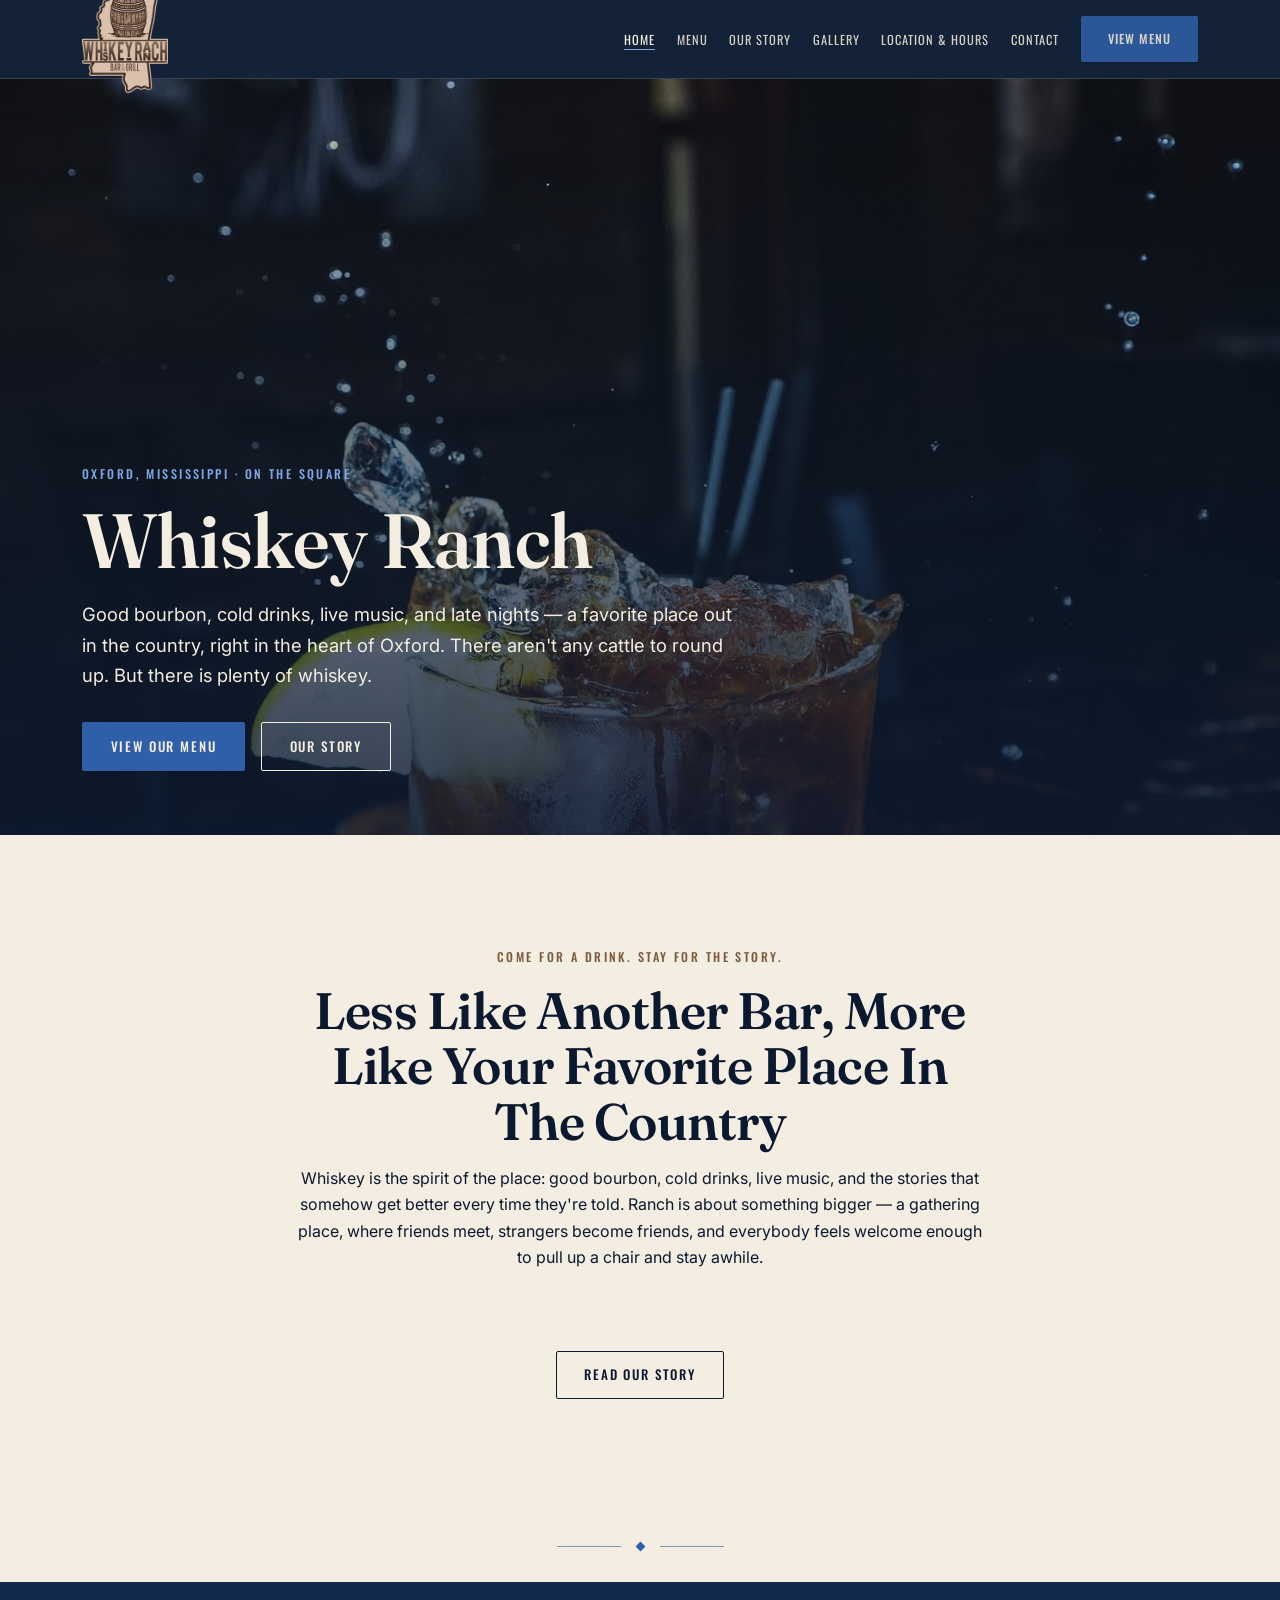
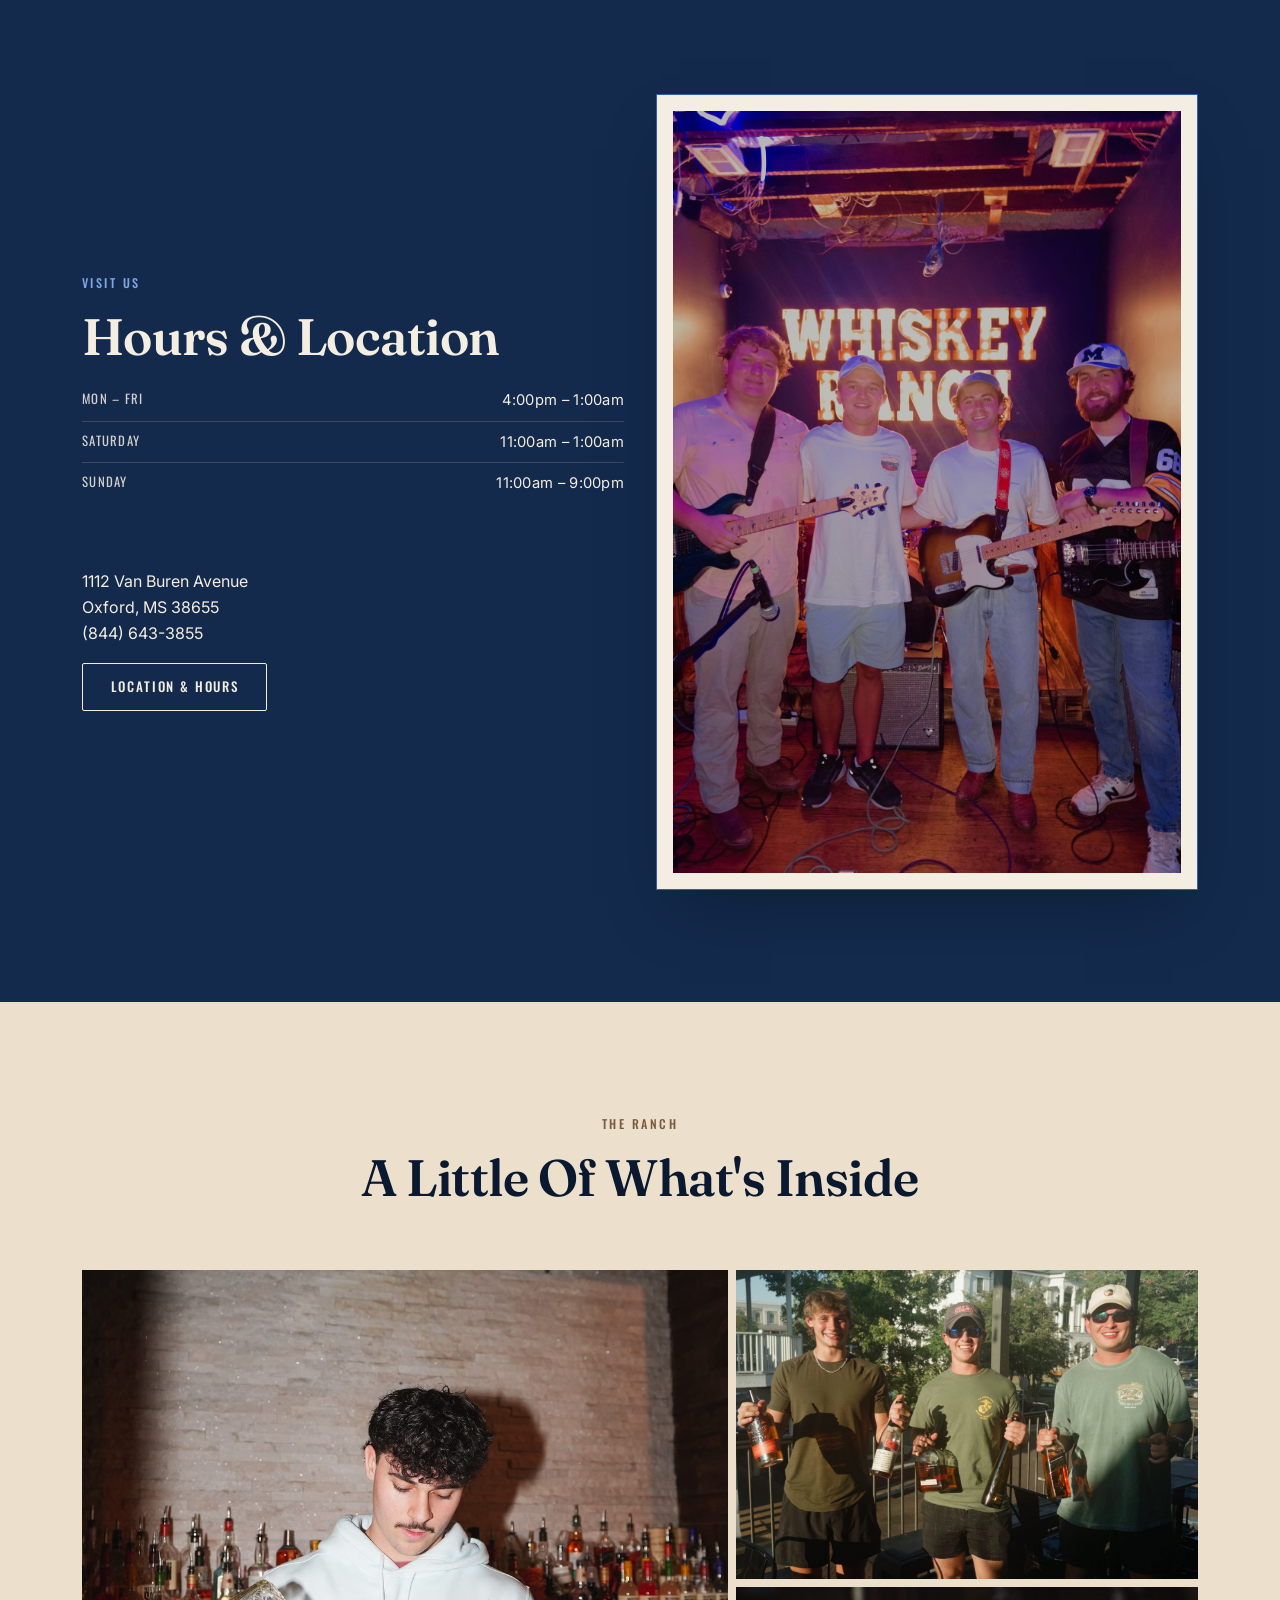
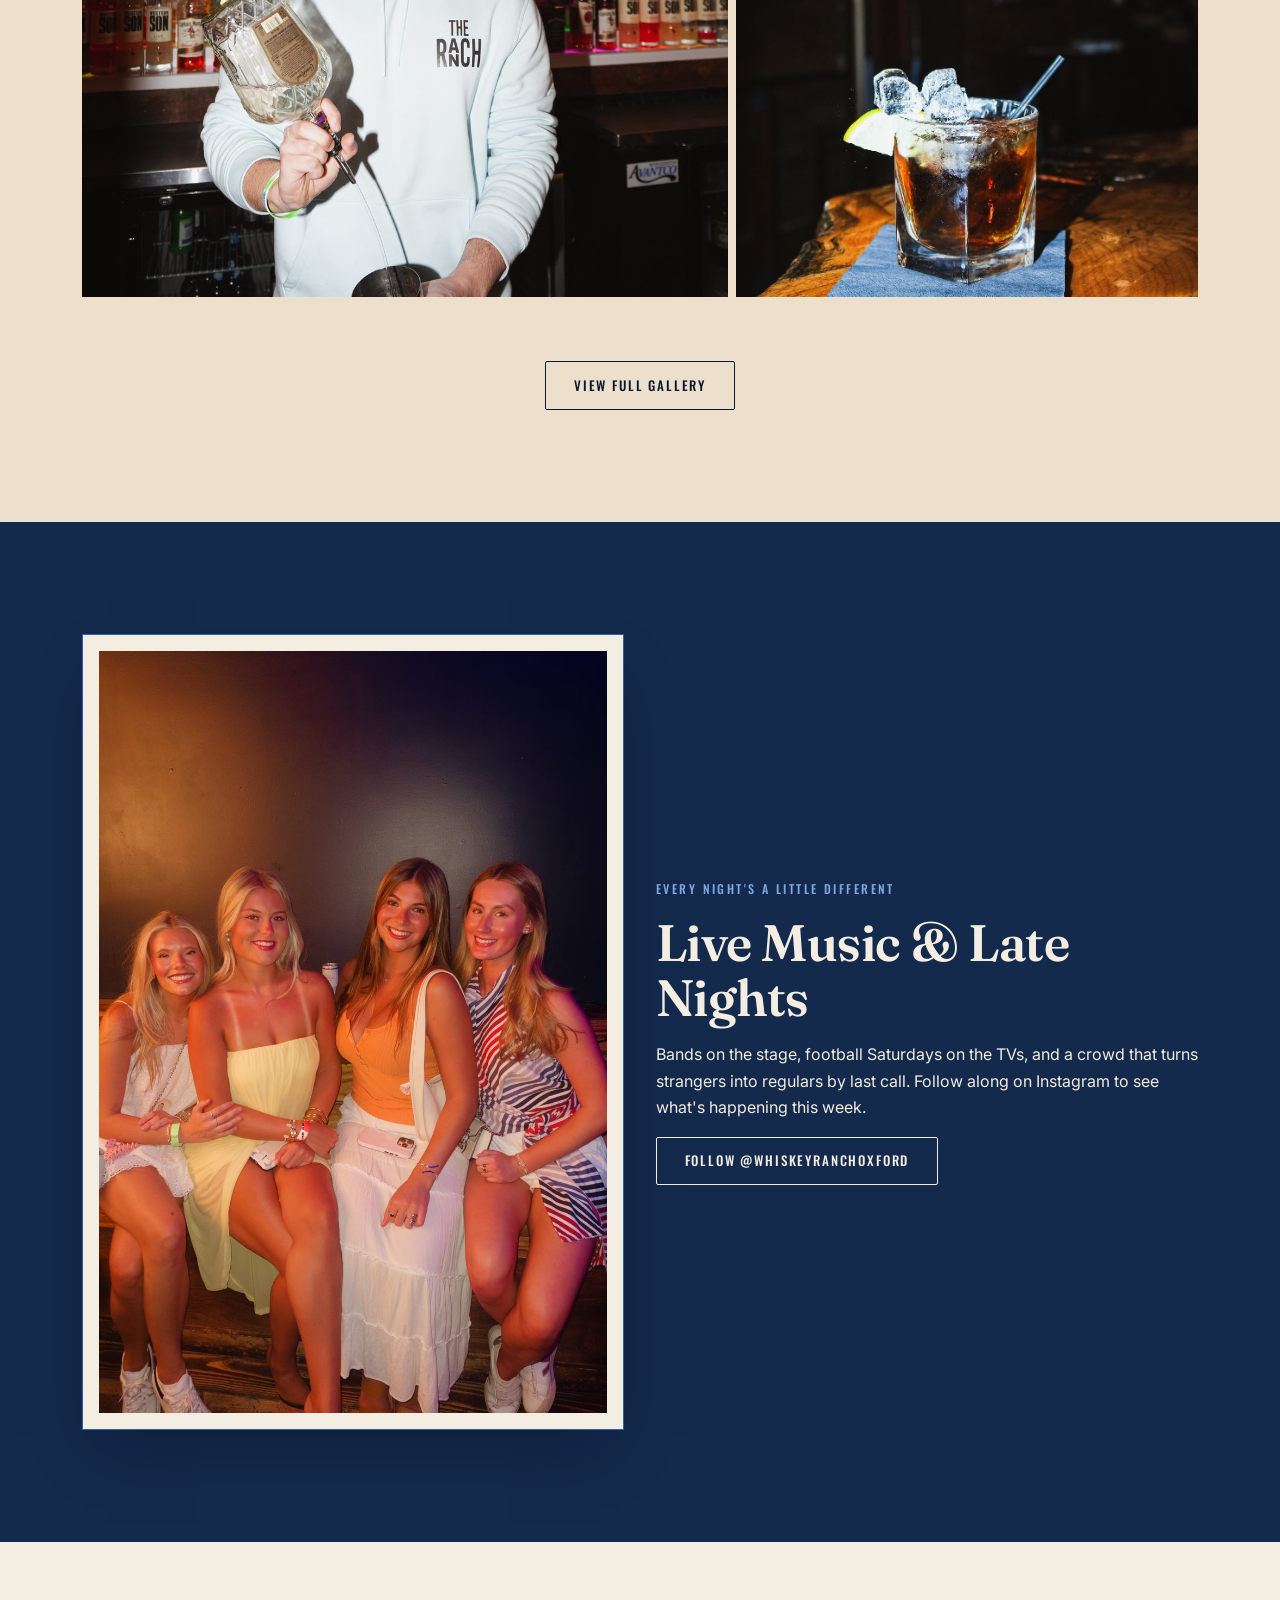
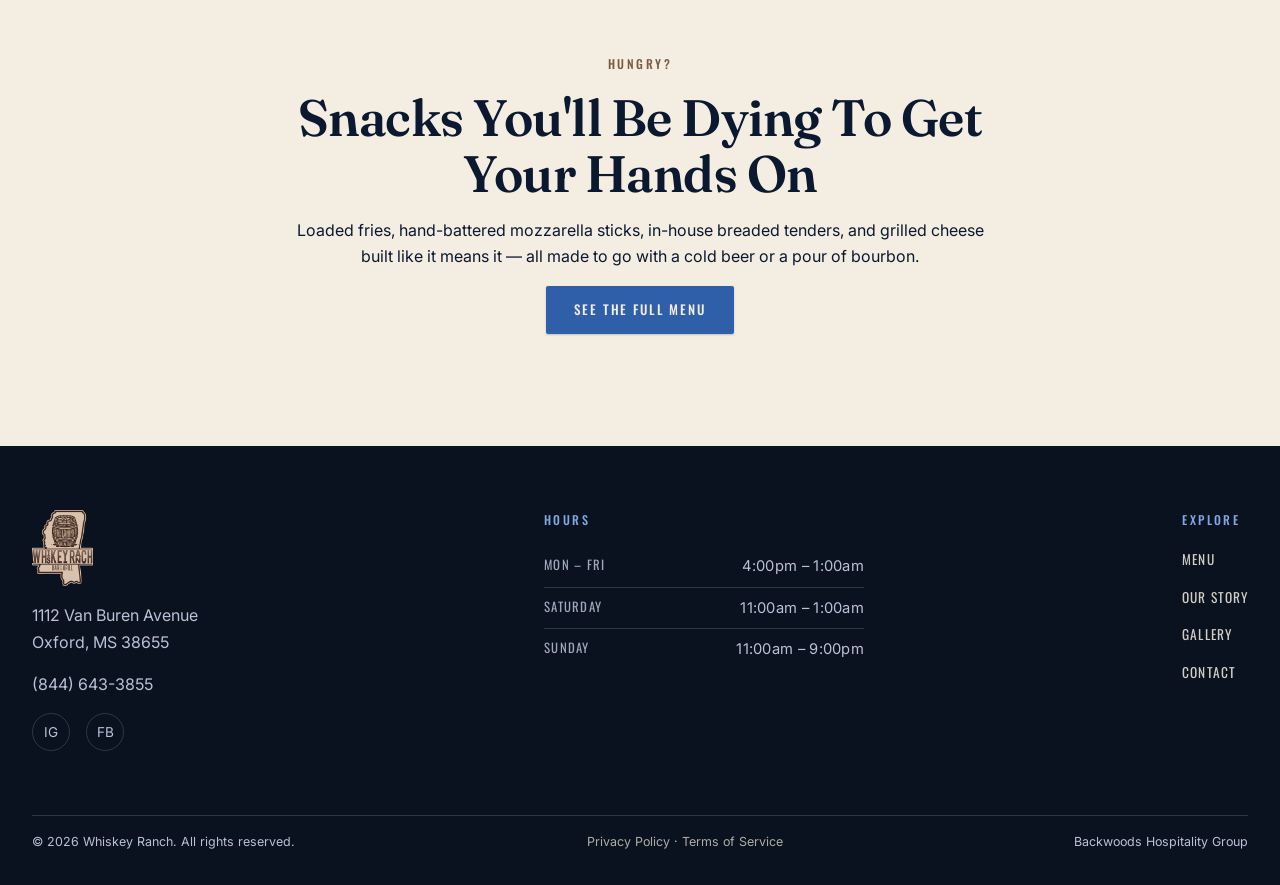
==== index.html @ 0460560b "Initial commit: Whiskey Ranch website Full site for Whiskey Ranch (Oxford, MS) built on the same sta" ====
<!DOCTYPE html>
<html lang="en">
<head>
  <meta charset="UTF-8">
  <meta name="viewport" content="width=device-width, initial-scale=1.0">
  <title>Whiskey Ranch | Bar &amp; Grill in Oxford, MS</title>
  <meta name="description" content="Whiskey Ranch is a bar &amp; grill on the Oxford Square in Oxford, Mississippi — bourbon, cold drinks, live music, and late nights. Come for a drink, stay for the story.">
  <link rel="canonical" href="https://www.whiskeyranchoxford.com/">
  <meta property="og:type" content="restaurant">
  <meta property="og:title" content="Whiskey Ranch | Bar &amp; Grill in Oxford, MS">
  <meta property="og:description" content="Whiskey Ranch is a bar &amp; grill on the Oxford Square in Oxford, Mississippi — bourbon, cold drinks, live music, and late nights. Come for a drink, stay for the story.">
  <meta property="og:url" content="https://www.whiskeyranchoxford.com/">
  <meta property="og:image" content="https://www.whiskeyranchoxford.com/assets/gallery/hero-old-fashioned-splash.jpg">
  <meta name="twitter:card" content="summary_large_image">

  <link rel="icon" href="assets/brand/favicon-32.png" sizes="32x32">
  <link rel="apple-touch-icon" href="assets/brand/favicon-180.png">

  <link rel="preconnect" href="https://fonts.googleapis.com">
  <link rel="preconnect" href="https://fonts.gstatic.com" crossorigin>
  <link href="https://fonts.googleapis.com/css2?family=Fraunces:opsz,wght@9..144,500;9..144,600;9..144,700&family=Oswald:wght@400;500;600&family=Inter:wght@400;500&display=swap" rel="stylesheet">

  <link rel="stylesheet" href="assets/css/styles.css">

  <!-- BarOrPub schema — see partials/schema.json.html for edit source -->
  <script type="application/ld+json">
  {
    "@context": "https://schema.org",
    "@type": "BarOrPub",
    "@id": "https://www.whiskeyranchoxford.com/#business",
    "name": "Whiskey Ranch",
    "url": "https://www.whiskeyranchoxford.com/",
    "telephone": "+1-844-643-3855",
    "priceRange": "$$",
    "servesCuisine": ["American", "Bar Food", "Southern"],
    "address": {
      "@type": "PostalAddress",
      "streetAddress": "1112 Van Buren Avenue",
      "addressLocality": "Oxford",
      "addressRegion": "MS",
      "postalCode": "38655",
      "addressCountry": "US"
    },
    "openingHoursSpecification": [
      { "@type": "OpeningHoursSpecification", "dayOfWeek": ["Monday","Tuesday","Wednesday","Thursday","Friday"], "opens": "16:00", "closes": "01:00" },
      { "@type": "OpeningHoursSpecification", "dayOfWeek": "Saturday", "opens": "11:00", "closes": "01:00" },
      { "@type": "OpeningHoursSpecification", "dayOfWeek": "Sunday", "opens": "11:00", "closes": "21:00" }
    ],
    "sameAs": ["https://www.instagram.com/whiskeyranchoxford", "https://www.facebook.com/p/Whiskey-Ranch-Oxford-61575910010512/"],
    "image": ["https://www.whiskeyranchoxford.com/assets/gallery/hero-old-fashioned-splash.jpg"]
  }
  </script>
</head>
<body>

  <a href="#main" class="skip-link">Skip to content</a>
  <header class="site-header">
    <nav class="nav">
      <a href="/" class="nav-logo">
        <img src="assets/brand/whiskey-ranch-logo-400.png" alt="Whiskey Ranch Bar &amp; Grill">
      </a>
      <button class="nav-toggle" aria-label="Toggle navigation" aria-expanded="false" aria-controls="primary-nav">
        <span></span><span></span><span></span>
      </button>
      <ul class="nav-links" id="primary-nav">
        <li><a href="/" aria-current="page">Home</a></li>
        <li><a href="menu">Menu</a></li>
        <li><a href="about">Our Story</a></li>
        <li><a href="gallery">Gallery</a></li>
        <li><a href="location">Location &amp; Hours</a></li>
        <li><a href="contact">Contact</a></li>
        <li><a href="menu" class="btn btn-blue">View Menu</a></li>
      </ul>
    </nav>
  </header>

  <main id="main">

  <section class="hero" style="background-image: url('assets/gallery/hero-old-fashioned-splash.jpg'); background-position: center 30%;">
    <div class="hero-content">
      <p class="label label-on-dark">Oxford, Mississippi &middot; On The Square</p>
      <h1>Whiskey Ranch</h1>
      <p style="max-width:36em;font-size:1.15rem;">Good bourbon, cold drinks, live music, and late nights &mdash; a favorite place out in the country, right in the heart of Oxford. There aren't any cattle to round up. But there is plenty of whiskey.</p>
      <div class="hero-actions">
        <a href="menu" class="btn btn-blue">View Our Menu</a>
        <a href="about" class="btn btn-outline-dark">Our Story</a>
      </div>
    </div>
  </section>

  <section class="section section-cream">
    <div class="container text-center narrow reveal">
      <p class="label label-on-cream">Come For A Drink. Stay For The Story.</p>
      <h2>Less Like Another Bar, More Like Your Favorite Place In The Country</h2>
      <p>Whiskey is the spirit of the place: good bourbon, cold drinks, live music, and the stories that somehow get better every time they're told. Ranch is about something bigger &mdash; a gathering place, where friends meet, strangers become friends, and everybody feels welcome enough to pull up a chair and stay awhile.</p>
      <a href="about" class="btn btn-outline-cream mt-lg">Read Our Story</a>
    </div>
  </section>

  <div class="section-divider"><span></span></div>

  <section class="section section-dark">
    <div class="container">
      <div class="grid grid-2" style="align-items:center;">
        <div class="reveal">
          <p class="label label-on-dark">Visit Us</p>
          <h2>Hours &amp; Location</h2>
          <div class="hours-block">
            <div class="hours-row"><span class="hours-day">Mon &ndash; Fri</span><span>4:00pm &ndash; 1:00am</span></div>
            <div class="hours-row"><span class="hours-day">Saturday</span><span>11:00am &ndash; 1:00am</span></div>
            <div class="hours-row"><span class="hours-day">Sunday</span><span>11:00am &ndash; 9:00pm</span></div>
          </div>
          <p class="mt-lg">1112 Van Buren Avenue<br>Oxford, MS 38655<br><a href="tel:+18446433855">(844) 643-3855</a></p>
          <a href="location" class="btn btn-outline-dark">Location &amp; Hours</a>
        </div>
        <div class="reveal reveal-2 framed-photo">
          <img src="assets/gallery/live-music-band-stage.jpg" alt="Live band performing on stage at Whiskey Ranch">
        </div>
      </div>
    </div>
  </section>

  <section class="section section-soft">
    <div class="container reveal">
      <p class="label label-on-cream text-center" style="display:block;">The Ranch</p>
      <h2 class="text-center">A Little Of What's Inside</h2>
      <div class="grid-feature mt-lg">
        <div class="gallery-item grid-feature-main">
          <img src="assets/gallery/bar-pour-bartender.jpg" alt="Bartender pouring a cocktail behind the bar at Whiskey Ranch">
        </div>
        <div class="gallery-item">
          <img src="assets/gallery/patio-oxford-square.jpg" alt="Guests on the patio at Whiskey Ranch overlooking the Oxford Square">
        </div>
        <div class="gallery-item">
          <img src="assets/gallery/cocktail-old-fashioned-close.jpg" alt="An old fashioned cocktail on the bar at Whiskey Ranch">
        </div>
      </div>
      <div class="text-center mt-lg">
        <a href="gallery" class="btn btn-outline-cream">View Full Gallery</a>
      </div>
    </div>
  </section>

  <section class="section section-dark">
    <div class="container">
      <div class="grid grid-2" style="align-items:center;">
        <div class="reveal framed-photo">
          <img src="assets/gallery/guests-friends-evening.jpg" alt="Friends gathered at Whiskey Ranch on a Friday night">
        </div>
        <div class="reveal reveal-2">
          <p class="label label-on-dark">Every Night's A Little Different</p>
          <h2>Live Music &amp; Late Nights</h2>
          <p>Bands on the stage, football Saturdays on the TVs, and a crowd that turns strangers into regulars by last call. Follow along on Instagram to see what's happening this week.</p>
          <a href="https://www.instagram.com/whiskeyranchoxford" class="btn btn-outline-dark" target="_blank" rel="noopener">Follow @whiskeyranchoxford</a>
        </div>
      </div>
    </div>
  </section>

  <section class="section section-cream">
    <div class="container text-center narrow reveal">
      <p class="label label-on-cream">Hungry?</p>
      <h2>Snacks You'll Be Dying To Get Your Hands On</h2>
      <p>Loaded fries, hand-battered mozzarella sticks, in-house breaded tenders, and grilled cheese built like it means it &mdash; all made to go with a cold beer or a pour of bourbon.</p>
      <a href="menu" class="btn btn-blue">See The Full Menu</a>
    </div>
  </section>

  </main>

  <footer class="site-footer">
    <div class="container-wide">
      <div class="footer-grid">
        <div>
          <a href="/" class="footer-logo">
            <img src="assets/brand/whiskey-ranch-logo-200.png" alt="Whiskey Ranch Bar &amp; Grill">
          </a>
          <p>1112 Van Buren Avenue<br>Oxford, MS 38655</p>
          <p><a href="tel:+18446433855">(844) 643-3855</a></p>
          <div class="footer-social">
            <a href="https://www.instagram.com/whiskeyranchoxford" aria-label="Whiskey Ranch on Instagram" target="_blank" rel="noopener">IG</a>
            <a href="https://www.facebook.com/p/Whiskey-Ranch-Oxford-61575910010512/" aria-label="Whiskey Ranch on Facebook" target="_blank" rel="noopener">FB</a>
          </div>
        </div>
        <div>
          <p class="label label-on-dark">Hours</p>
          <div class="hours-block">
            <div class="hours-row"><span class="hours-day">Mon &ndash; Fri</span><span>4:00pm &ndash; 1:00am</span></div>
            <div class="hours-row"><span class="hours-day">Saturday</span><span>11:00am &ndash; 1:00am</span></div>
            <div class="hours-row"><span class="hours-day">Sunday</span><span>11:00am &ndash; 9:00pm</span></div>
          </div>
        </div>
        <div>
          <p class="label label-on-dark">Explore</p>
          <ul class="footer-explore">
            <li><a href="menu">Menu</a></li>
            <li><a href="about">Our Story</a></li>
            <li><a href="gallery">Gallery</a></li>
            <li><a href="contact">Contact</a></li>
          </ul>
        </div>
      </div>
      <div class="footer-bottom">
        <span>&copy; 2026 Whiskey Ranch. All rights reserved.</span>
        <span class="footer-legal"><a href="privacy-policy">Privacy Policy</a> &middot; <a href="terms-of-service">Terms of Service</a></span>
        <span>Backwoods Hospitality Group</span>
      </div>
    </div>
  </footer>

  <script src="assets/js/main.js"></script>
</body>
</html>
---- assets/css/styles.css ----
/* ==========================================================================
   Whiskey Ranch — Design System
   Palette: navy + blue (client-requested) with cream and the logo's own
   barrel-wood tan/brown as a warm secondary accent, so the badge logo never
   fights the site around it.
   ========================================================================== */

:root {
  /* Primary palette */
  --color-navy-deep: #0b1930;
  --color-navy: #132a4d;
  --color-navy-mid: #1c3a68;
  --color-blue: #2f5fa8;
  --color-blue-light: #7fa8e3;
  --color-cream: #f4ede1;
  --color-cream-soft: #ece0cd;
  --color-ink: #0a1220;
  --color-tan: #ab8d75;
  --color-tan-deep: #7a5a3f; /* darker than --color-tan: passes 4.5:1 on cream for small text */
  --color-cream-text-on-dark: #f4ede1;
  --color-muted-on-cream: #5c5648;
  --color-muted-on-dark: #b7c2d6;
  --color-border-on-dark: rgba(244, 237, 225, 0.16);
  --color-border-on-cream: rgba(10, 18, 32, 0.14);

  /* Type */
  --font-display: 'Fraunces', 'Georgia', serif;
  --font-label: 'Oswald', 'Arial Narrow', sans-serif;
  --font-body: 'Inter', 'Helvetica Neue', Arial, sans-serif;

  /* Spacing scale */
  --space-xs: 0.5rem;
  --space-sm: 1rem;
  --space-md: 2rem;
  --space-lg: 4rem;
  --space-xl: 7rem;

  --max-width: 1180px;
  --max-width-wide: 1480px;
  --transition: 220ms ease;
}

*, *::before, *::after { box-sizing: border-box; }
html { scroll-behavior: smooth; }
@media (prefers-reduced-motion: reduce) {
  html { scroll-behavior: auto; }
  * { animation-duration: 0.01ms !important; transition-duration: 0.01ms !important; }
}

body {
  margin: 0;
  font-family: var(--font-body);
  background: var(--color-cream);
  color: var(--color-navy-deep);
  line-height: 1.65;
  -webkit-font-smoothing: antialiased;
}

::selection { background: var(--color-blue); color: var(--color-cream); }

html { scrollbar-color: var(--color-blue) var(--color-cream-soft); scrollbar-width: thin; }
::-webkit-scrollbar { width: 11px; }
::-webkit-scrollbar-track { background: var(--color-cream-soft); }
::-webkit-scrollbar-thumb { background: var(--color-blue); border: 2px solid var(--color-cream-soft); border-radius: 6px; }
::-webkit-scrollbar-thumb:hover { background: var(--color-navy-mid); }

img { max-width: 100%; display: block; }

a { color: inherit; text-decoration: none; }

h1, h2, h3, h4 {
  font-family: var(--font-display);
  font-weight: 600;
  line-height: 1.08;
  margin: 0 0 var(--space-sm);
  letter-spacing: -0.01em;
}

h1 { font-size: clamp(2.75rem, 6vw, 5rem); }
h2 { font-size: clamp(2rem, 4vw, 3.25rem); }
h3 { font-size: clamp(1.4rem, 2.5vw, 1.9rem); }

p { margin: 0 0 var(--space-sm); }

.container {
  max-width: var(--max-width);
  margin: 0 auto;
  padding: 0 var(--space-md);
}

.container-wide {
  max-width: var(--max-width-wide);
  margin: 0 auto;
  padding: 0 var(--space-md);
}

@media (max-width: 640px) {
  .container, .container-wide { padding: 0 var(--space-sm); }
}

/* Label / eyebrow text — tracked uppercase condensed, the "sign-painted" system */
.label {
  font-family: var(--font-label);
  text-transform: uppercase;
  letter-spacing: 0.2em;
  font-size: 0.76rem;
  font-weight: 500;
}

.label-on-dark { color: var(--color-blue-light); }
.label-on-cream { color: var(--color-tan-deep); }

.section {
  padding: var(--space-xl) 0;
}

.section-dark {
  background: var(--color-navy);
  color: var(--color-cream-text-on-dark);
}

.section-cream {
  background: var(--color-cream);
  color: var(--color-navy-deep);
}

.section-soft {
  background: var(--color-cream-soft);
}

/* ==========================================================================
   Buttons
   ========================================================================== */

.btn {
  display: inline-flex;
  align-items: center;
  justify-content: center;
  gap: 0.6em;
  padding: 0.95em 2.1em;
  font-family: var(--font-label);
  text-transform: uppercase;
  letter-spacing: 0.14em;
  font-size: 0.82rem;
  font-weight: 500;
  border: 1px solid transparent;
  border-radius: 2px;
  cursor: pointer;
  transition: background var(--transition), color var(--transition), border-color var(--transition), transform var(--transition), box-shadow var(--transition);
  white-space: nowrap;
}
.btn:active { transform: translateY(1px); }

.btn-blue {
  background: var(--color-blue);
  color: var(--color-cream);
  box-shadow: 0 1px 2px rgba(0,0,0,0.2);
}
.btn-blue:hover { background: var(--color-blue-light); color: var(--color-ink); transform: translateY(-2px); box-shadow: 0 8px 20px -6px rgba(47,95,168,0.55); }
.btn-blue:active { transform: translateY(0); }

.btn-outline-dark {
  background: transparent;
  border-color: var(--color-cream);
  color: var(--color-cream);
}
.btn-outline-dark:hover { background: var(--color-cream); color: var(--color-navy-deep); transform: translateY(-2px); }

.btn-outline-cream {
  background: transparent;
  border-color: var(--color-navy-deep);
  color: var(--color-navy-deep);
}
.btn-outline-cream:hover { background: var(--color-navy-deep); color: var(--color-cream); transform: translateY(-2px); }

/* ==========================================================================
   Header / Nav
   ========================================================================== */

.skip-link {
  position: absolute;
  left: -9999px;
  top: 0;
  z-index: 200;
  background: var(--color-blue);
  color: var(--color-cream);
  padding: 0.8em 1.4em;
  font-family: var(--font-label);
  text-transform: uppercase;
  letter-spacing: 0.1em;
  font-size: 0.8rem;
}
.skip-link:focus {
  left: var(--space-sm);
  top: var(--space-sm);
}

body.lightbox-locked { overflow: hidden; }

.site-header {
  position: sticky;
  top: 0;
  z-index: 100;
  background: rgba(11, 25, 48, 0.96);
  backdrop-filter: blur(8px);
  border-bottom: 1px solid var(--color-border-on-dark);
  overflow: visible;
}

.nav {
  display: flex;
  align-items: center;
  justify-content: space-between;
  gap: var(--space-md);
  height: 78px;
  padding: 0 var(--space-md);
  max-width: var(--max-width);
  margin: 0 auto;
}

.nav-logo { display: flex; align-items: center; }
.nav-logo img { height: 108px; width: auto; }

.nav-links {
  display: flex;
  align-items: center;
  gap: 1.35rem;
  list-style: none;
  margin: 0;
  padding: 0;
}

.nav-links a {
  font-family: var(--font-label);
  text-transform: uppercase;
  letter-spacing: 0.08em;
  font-size: 0.78rem;
  color: var(--color-cream);
  opacity: 0.86;
  white-space: nowrap;
  transition: opacity var(--transition);
}
.nav-links a:hover,
.nav-links a[aria-current="page"] { opacity: 1; border-bottom: 1px solid var(--color-blue-light); }
.nav-links a.btn { white-space: nowrap; }

.nav-toggle {
  display: none;
  background: none;
  border: none;
  cursor: pointer;
  padding: 0.4rem;
}
.nav-toggle span {
  display: block;
  width: 24px;
  height: 2px;
  background: var(--color-cream);
  margin: 5px 0;
}

@media (max-width: 860px) {
  .nav-toggle { display: block; }
  .nav-links {
    position: absolute;
    top: 100%;
    left: 0;
    right: 0;
    flex-direction: column;
    align-items: flex-start;
    gap: var(--space-sm);
    background: var(--color-navy);
    padding: var(--space-md);
    border-bottom: 1px solid var(--color-border-on-dark);
    display: none;
  }
  .nav-links.open { display: flex; }
  .nav-links a { white-space: normal; font-size: 0.86rem; letter-spacing: 0.1em; }
  .nav-logo img { height: 84px; }
}

/* ==========================================================================
   Hero
   ========================================================================== */

.hero {
  position: relative;
  min-height: 84vh;
  display: flex;
  align-items: flex-end;
  background-size: cover;
  background-position: center;
  color: var(--color-cream);
}

.hero::after {
  content: '';
  position: absolute;
  inset: 0;
  background: linear-gradient(180deg, rgba(11,25,48,0.25) 0%, rgba(11,25,48,0.85) 100%);
  z-index: 0;
}

.hero-content {
  position: relative;
  z-index: 1;
  padding: var(--space-xl) var(--space-md) var(--space-lg);
  max-width: var(--max-width);
  margin: 0 auto;
  width: 100%;
}

.hero-actions {
  display: flex;
  flex-wrap: wrap;
  gap: var(--space-sm);
  margin-top: var(--space-md);
}

/* Sub-hero page banner (interior pages). Source photos are portrait phone/pro
   shots; a full-bleed wide banner would force a heavy crop via
   background-size:cover. Fix: a centered, minimally-cropped sharp photo
   panel, flanked by a blurred/darkened full version of the same photo so the
   banner still reads as full-bleed. */
.page-banner {
  position: relative;
  min-height: 68vh;
  display: flex;
  align-items: flex-end;
  overflow: hidden;
  color: var(--color-cream);
  background: var(--color-navy);
}
.page-banner-bg {
  position: absolute;
  inset: -20px;
  background-size: cover;
  background-position: center;
  filter: blur(36px) brightness(0.4) saturate(0.9);
  transform: scale(1.15);
  z-index: 0;
}
.page-banner-photo {
  position: absolute;
  inset: 0;
  background-size: cover;
  background-position: center;
  z-index: 0;
}
.page-banner-scrim {
  position: absolute;
  inset: 0;
  z-index: 1;
  background: linear-gradient(180deg, rgba(11,25,48,0.2) 0%, rgba(11,25,48,0.88) 100%);
}

.page-banner h1 { font-size: clamp(2.75rem, 5.5vw, 4.5rem); }
.page-banner-content {
  position: relative;
  z-index: 2;
  max-width: var(--max-width);
  margin: 0 auto;
  padding: 0 var(--space-md);
  width: 100%;
}
@media (max-width: 860px) {
  .page-banner-photo { width: 100%; }
}

/* ==========================================================================
   Cards / grids
   ========================================================================== */

.grid {
  display: grid;
  gap: var(--space-md);
}
.grid-2 { grid-template-columns: repeat(2, 1fr); }
.grid-3 { grid-template-columns: repeat(3, 1fr); }
.grid-4 { grid-template-columns: repeat(4, 1fr); }

@media (max-width: 860px) {
  .grid-2, .grid-3, .grid-4 { grid-template-columns: 1fr; }
}
@media (min-width: 861px) and (max-width: 1080px) {
  .grid-3, .grid-4 { grid-template-columns: repeat(2, 1fr); }
}

.card {
  background: var(--color-cream);
  border: 1px solid var(--color-border-on-cream);
  padding: var(--space-md);
}

/* Frames a third-party embed that can't be recolored to match the
   site palette — the blue strip + shadow reads as an intentional accent
   rather than a stray white box. */
.form-frame {
  max-width: 600px;
  margin-inline: auto;
  background: #eee4d4;
  padding: 16px;
  border: 3px solid var(--color-blue);
  border-radius: 16px;
  overflow: hidden;
  box-shadow: 0 30px 70px -28px rgba(0,0,0,0.65);
}
.form-frame iframe { border-radius: 6px; }

/* Hours block — single source of truth, reused on Home/Location/Footer */
.hours-block {
  font-family: var(--font-body);
}
.hours-block .hours-row {
  display: flex;
  justify-content: space-between;
  gap: var(--space-md);
  padding: 0.55em 0;
  border-bottom: 1px solid var(--color-border-on-dark);
  font-size: 0.92rem;
  letter-spacing: 0.02em;
}
.hours-block.on-cream .hours-row { border-bottom: 1px solid var(--color-border-on-cream); }
.hours-block .hours-row:last-child { border-bottom: none; }
.hours-day { font-family: var(--font-label); text-transform: uppercase; letter-spacing: 0.1em; font-size: 0.8rem; opacity: 0.86; }

/* ==========================================================================
   Menu card layout ("printed card" pattern)
   ========================================================================== */

.menu-section { margin-bottom: var(--space-lg); }
.menu-section-title {
  font-family: var(--font-label);
  text-transform: uppercase;
  letter-spacing: 0.28em;
  font-size: 0.88rem;
  text-align: center;
  color: var(--color-tan-deep);
  margin-bottom: var(--space-md);
  position: relative;
}
.menu-item {
  display: flex;
  justify-content: space-between;
  align-items: baseline;
  gap: var(--space-sm);
  padding: 0.9em 0;
  border-bottom: 1px dashed var(--color-border-on-cream);
}
.menu-item:last-child { border-bottom: none; }
.menu-item-name { font-family: var(--font-display); font-size: 1.2rem; font-weight: 600; }
.menu-item-desc { font-style: italic; color: var(--color-muted-on-cream); font-size: 0.9rem; display: block; margin-top: 0.15em; }
.menu-item-price { font-family: var(--font-label); font-size: 0.95rem; white-space: nowrap; }

/* ==========================================================================
   Gallery / lightbox
   ========================================================================== */

.gallery-grid {
  display: grid;
  grid-template-columns: repeat(3, 1fr);
  gap: var(--space-xs);
}
@media (max-width: 640px) { .gallery-grid { grid-template-columns: repeat(2, 1fr); } }

.gallery-item {
  aspect-ratio: 1 / 1;
  overflow: hidden;
  cursor: pointer;
}
.gallery-item img {
  width: 100%;
  height: 100%;
  object-fit: cover;
  transition: transform 400ms ease;
}
.gallery-item:hover img { transform: scale(1.06); }
.gallery-item:focus-visible { outline: 3px solid var(--color-blue); outline-offset: -3px; }

.lightbox {
  position: fixed;
  inset: 0;
  background: rgba(10,18,32,0.94);
  display: none;
  align-items: center;
  justify-content: center;
  z-index: 1000;
  padding: var(--space-md);
}
.lightbox.open { display: flex; }
.lightbox img { max-height: 88vh; max-width: 92vw; }
.lightbox-close {
  position: absolute;
  top: var(--space-md);
  right: var(--space-md);
  background: none;
  border: 1px solid var(--color-cream);
  color: var(--color-cream);
  width: 42px;
  height: 42px;
  cursor: pointer;
  font-size: 1.2rem;
}

/* ==========================================================================
   Footer
   ========================================================================== */

.site-footer {
  background: var(--color-ink);
  color: var(--color-muted-on-dark);
  padding: var(--space-lg) 0 var(--space-md);
}
.footer-grid {
  display: grid;
  grid-template-columns: 1.4fr 1fr 1fr;
  gap: var(--space-lg);
  margin-bottom: var(--space-lg);
}
.footer-grid > div:nth-child(3) { justify-self: end; }
@media (max-width: 780px) {
  .footer-grid { grid-template-columns: 1fr; gap: var(--space-md); }
  .footer-grid > div:nth-child(3) { justify-self: stretch; }
  .site-footer .footer-explore { display: grid; grid-template-columns: 1fr 1fr; gap: 0.9em 1.25em; }
}
.footer-logo img { height: 76px; width: auto; margin-bottom: var(--space-sm); }
.footer-social { display: flex; gap: var(--space-sm); margin-top: var(--space-sm); }
.footer-social a {
  width: 38px; height: 38px;
  border: 1px solid var(--color-border-on-dark);
  border-radius: 50%;
  display: flex; align-items: center; justify-content: center;
  font-size: 0.85rem;
}
.footer-bottom {
  border-top: 1px solid var(--color-border-on-dark);
  padding-top: var(--space-sm);
  font-size: 0.78rem;
  display: flex;
  justify-content: space-between;
  flex-wrap: wrap;
  gap: var(--space-xs);
}
.footer-legal a { color: var(--color-cream); opacity: 0.7; }
.footer-legal a:hover { opacity: 1; }

.footer-explore {
  list-style: none;
  padding: 0;
  margin: 0;
  display: flex;
  flex-direction: column;
  gap: 0.7em;
}
.footer-explore a {
  font-family: var(--font-label);
  text-transform: uppercase;
  letter-spacing: 0.08em;
  font-size: 0.84rem;
  color: var(--color-cream);
  opacity: 0.86;
  transition: opacity var(--transition);
}
.footer-explore a:hover { opacity: 1; }

/* ==========================================================================
   Scroll reveal
   Default state is fully visible — JS only ever ADDS the hidden starting
   state (via .reveal-armed on <html>), and a timeout fallback in main.js
   force-shows everything if IntersectionObserver ever fails to fire.
   ========================================================================== */

.reveal { opacity: 1; transform: none; }
.reveal-armed .reveal {
  opacity: 0;
  transform: translateY(28px);
  transition: opacity 800ms cubic-bezier(0.2,0.7,0.2,1), transform 800ms cubic-bezier(0.2,0.7,0.2,1);
}
.reveal-armed .reveal.is-visible { opacity: 1; transform: none; }
.reveal-armed .reveal.reveal-2 { transition-delay: 120ms; }
.reveal-armed .reveal.reveal-3 { transition-delay: 240ms; }

/* ==========================================================================
   Ornamental section divider — thin blue rule with a small centered mark,
   used sparingly between homepage sections instead of a hard color cut.
   ========================================================================== */

.section-divider {
  display: flex;
  align-items: center;
  justify-content: center;
  gap: var(--space-sm);
  padding: var(--space-md) 0;
}
.section-divider::before,
.section-divider::after {
  content: '';
  height: 1px;
  width: 64px;
  background: var(--color-blue);
  opacity: 0.6;
}
.section-divider span {
  width: 7px;
  height: 7px;
  background: var(--color-blue);
  transform: rotate(45deg);
  flex-shrink: 0;
}
.section-divider.on-dark::before,
.section-divider.on-dark::after { background: var(--color-blue-light); }
.section-divider.on-dark span { background: var(--color-blue-light); }

/* ==========================================================================
   Framed photo — gives a standalone content photo a "matted print" feel
   instead of sitting flush/bleeding into the section.
   ========================================================================== */

.framed-photo {
  padding: 16px;
  background: var(--color-cream);
  border: 1px solid var(--color-blue);
  box-shadow: 0 30px 60px -24px rgba(10,18,32,0.55);
}
.framed-photo img { display: block; width: 100%; }
@media (max-width: 640px) {
  .framed-photo { padding: 10px; }
}

/* ==========================================================================
   Menu "printed card" framing
   ========================================================================== */

.menu-card {
  background: var(--color-cream);
  border: 1px solid var(--color-tan);
  outline: 1px solid var(--color-border-on-cream);
  outline-offset: -7px;
  padding: var(--space-lg) var(--space-md);
  box-shadow: 0 24px 60px -30px rgba(10,18,32,0.35);
}
@media (max-width: 640px) {
  .menu-card { padding: var(--space-md) var(--space-sm); }
}
.menu-item {
  transition: background var(--transition);
  border-radius: 2px;
}
.menu-item:hover { background: var(--color-cream-soft); }

/* ==========================================================================
   Homepage featured photo grid — one large + two stacked, avoids the
   uniform-grid "template" look of equal-sized tiles.
   ========================================================================== */

.grid-feature {
  display: grid;
  grid-template-columns: 1.4fr 1fr;
  grid-template-rows: 1fr 1fr;
  aspect-ratio: 16 / 9;
  gap: var(--space-xs);
}
.grid-feature .grid-feature-main { grid-column: 1; grid-row: 1 / span 2; }
.grid-feature .gallery-item { aspect-ratio: unset; width: 100%; height: 100%; }
@media (max-width: 780px) {
  .grid-feature { grid-template-columns: 1fr 1fr; grid-template-rows: auto auto; aspect-ratio: unset; }
  .grid-feature .grid-feature-main { grid-column: 1 / -1; grid-row: 1; aspect-ratio: 4/3; height: auto; }
  .grid-feature > .gallery-item:not(.grid-feature-main) { aspect-ratio: 1/1; height: auto; }
}

/* ==========================================================================
   Utility
   ========================================================================== */

.text-center { text-align: center; }
.mt-lg { margin-top: var(--space-lg); }
.mb-lg { margin-bottom: var(--space-lg); }
.mb-0 { margin-bottom: 0; }
.narrow { max-width: 760px; margin-left: auto; margin-right: auto; }

.placeholder-notice {
  border: 1px dashed var(--color-blue);
  padding: var(--space-sm) var(--space-md);
  font-size: 0.88rem;
  color: var(--color-muted-on-cream);
  background: var(--color-cream-soft);
}
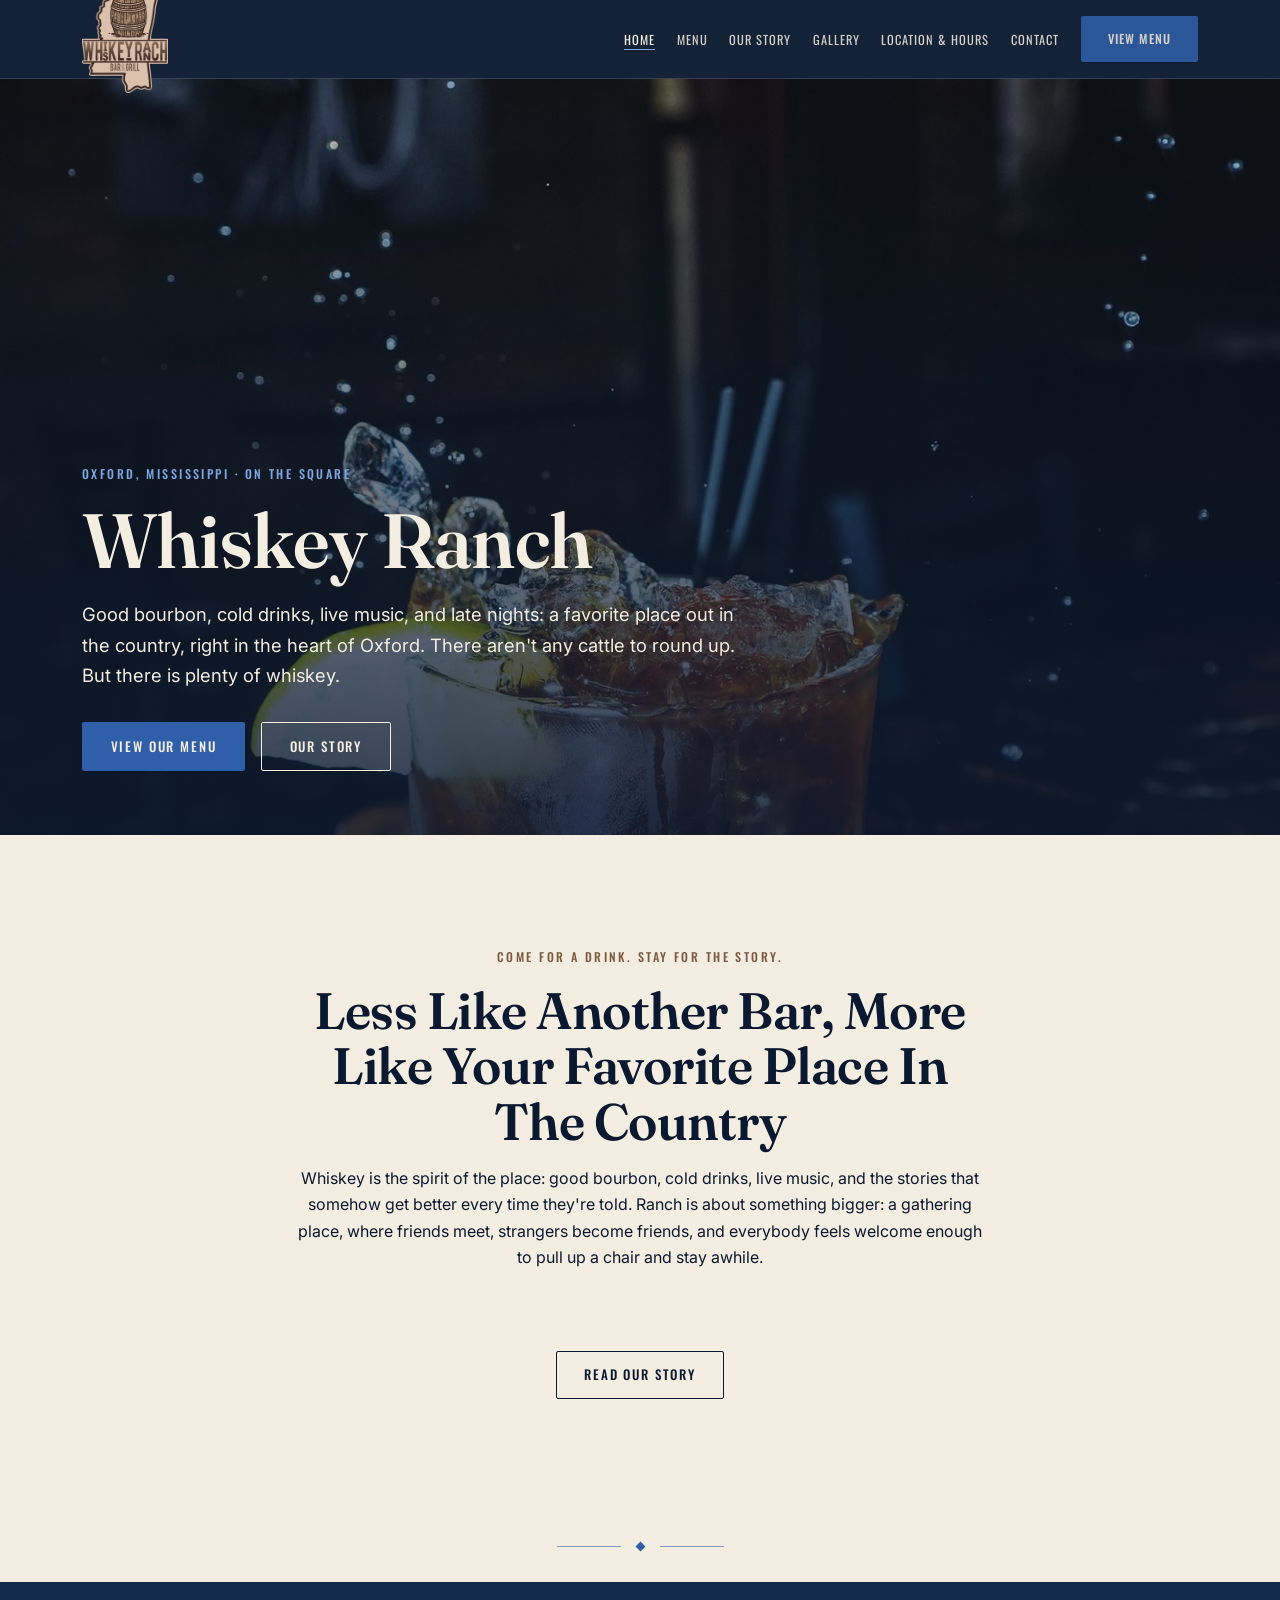
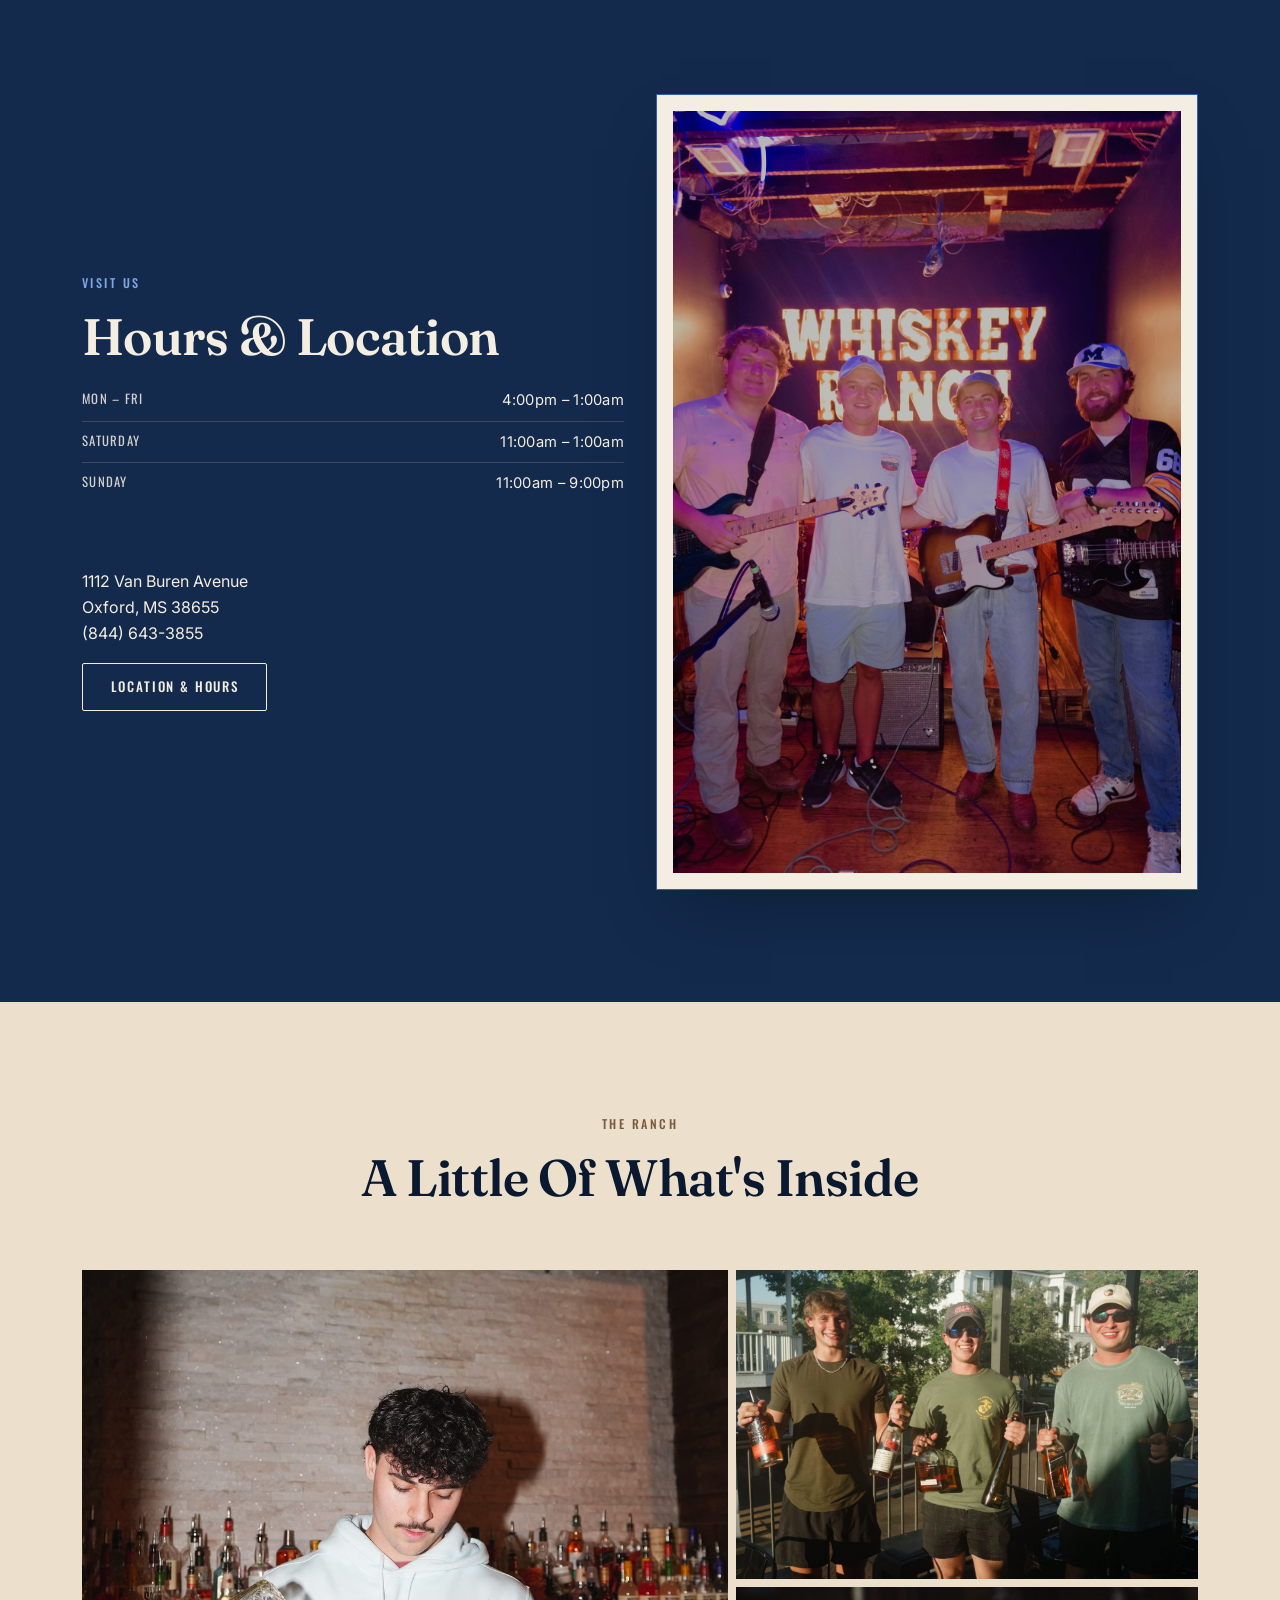
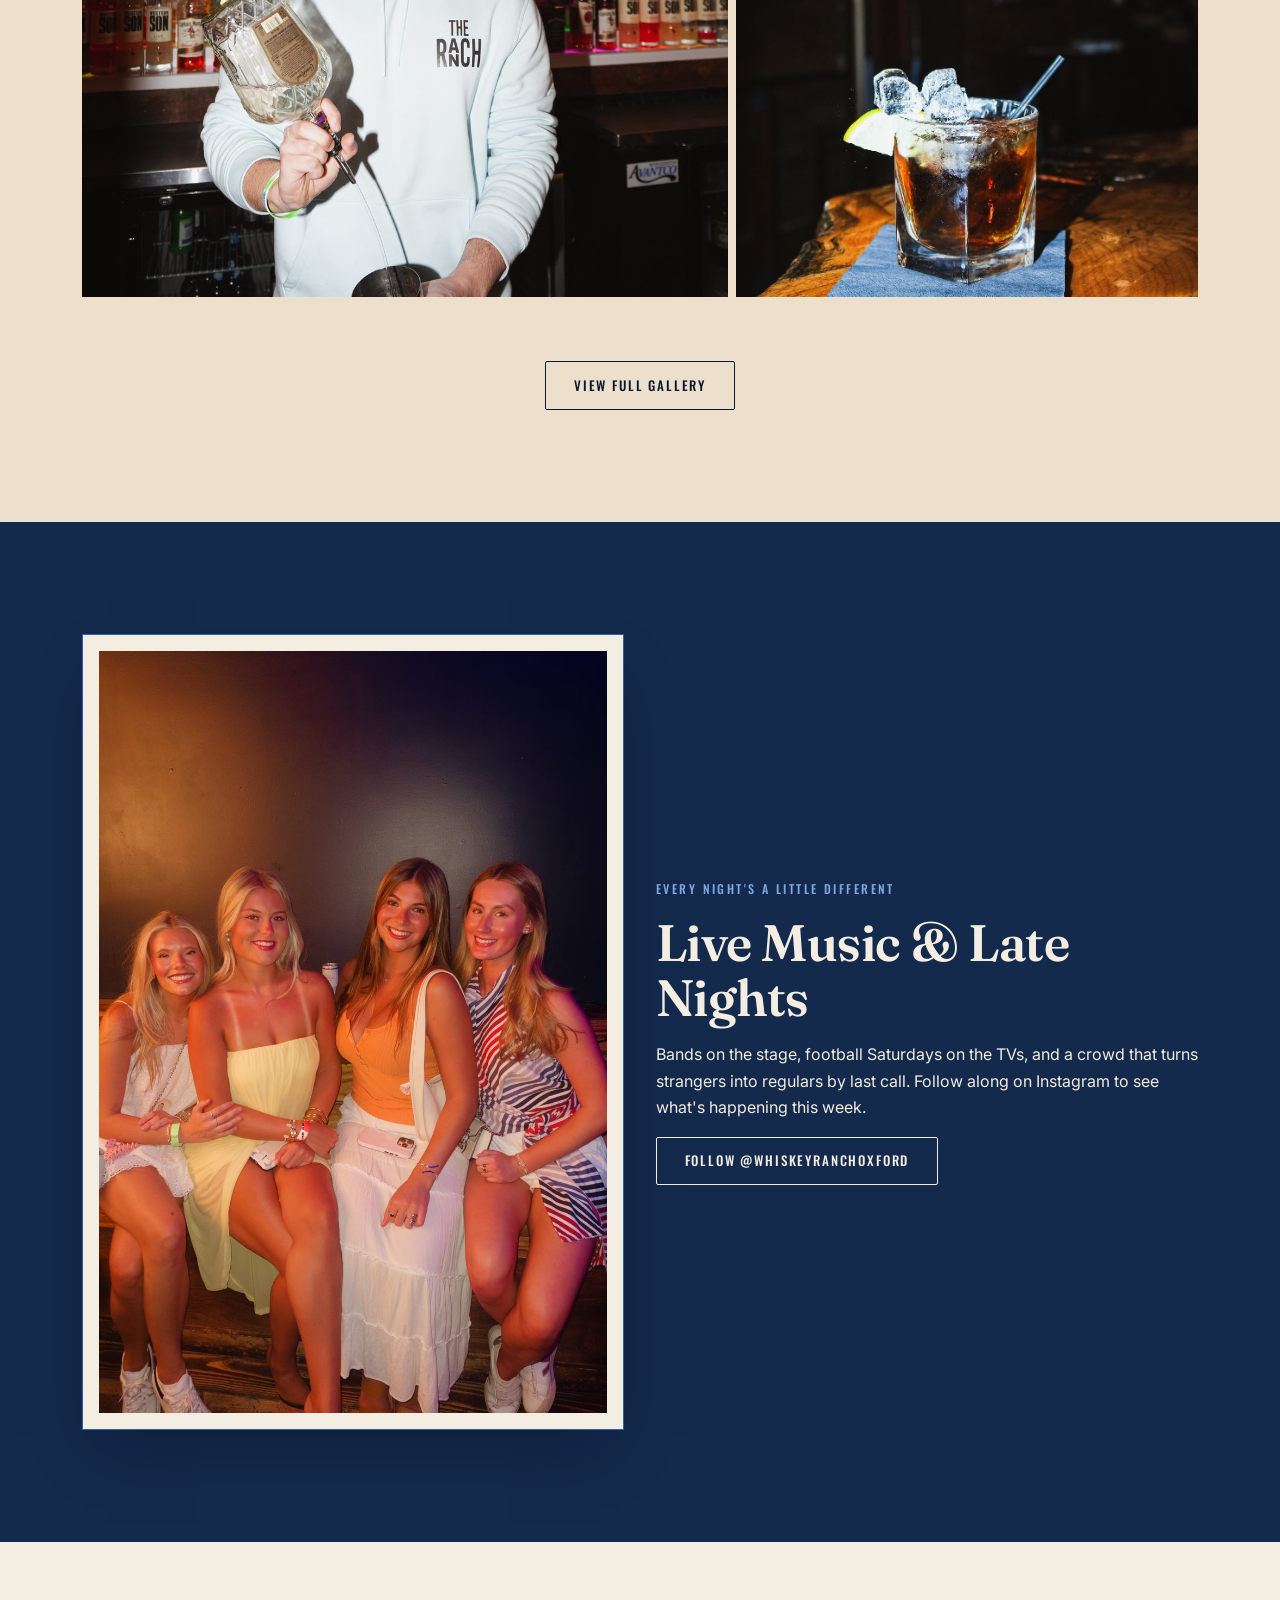
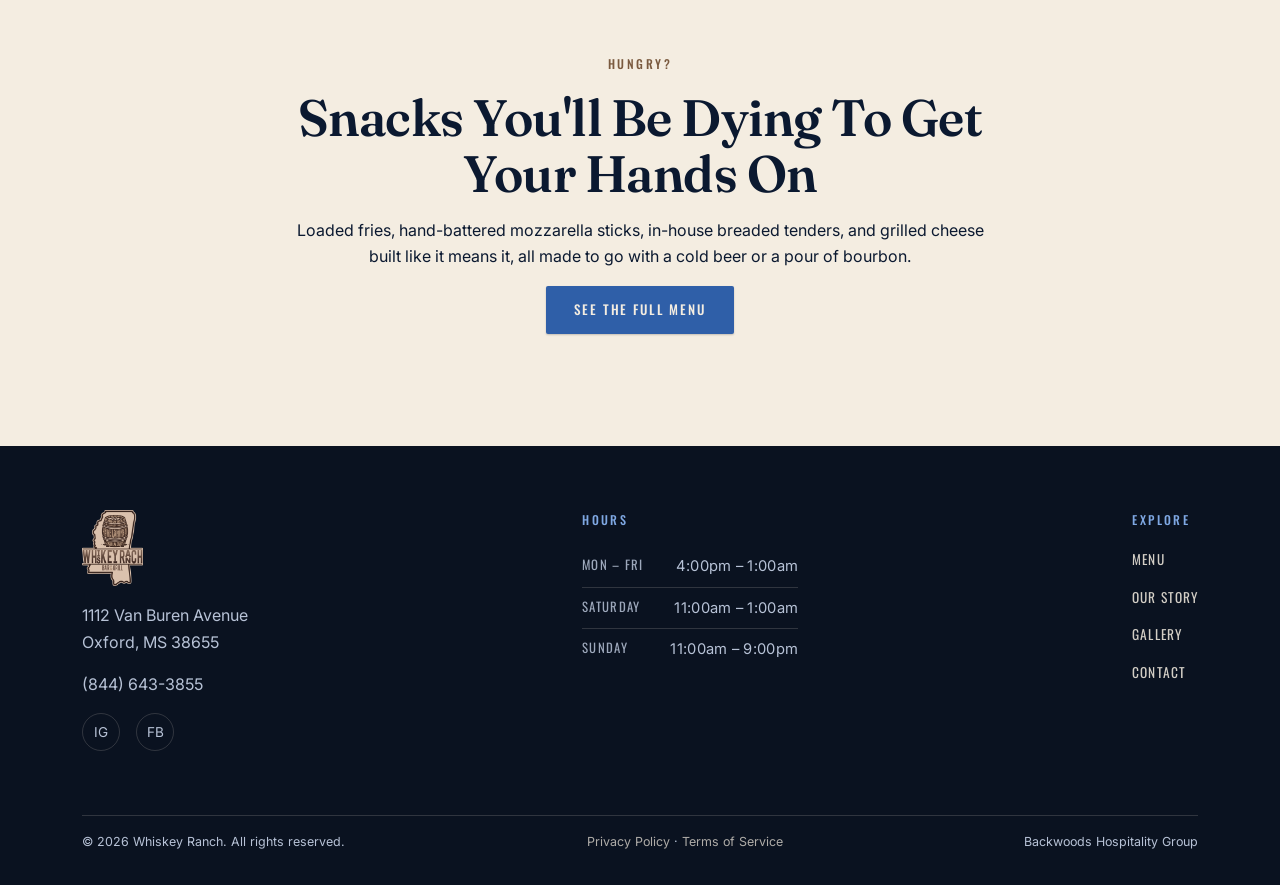
==== commit b7fc436a: "Remove em dashes from copy, fix footer column spacing - Replaced all em dashes in visible copy with " ====
--- a/index.html
+++ b/index.html
@@ -4,11 +4,11 @@
   <meta charset="UTF-8">
   <meta name="viewport" content="width=device-width, initial-scale=1.0">
   <title>Whiskey Ranch | Bar &amp; Grill in Oxford, MS</title>
-  <meta name="description" content="Whiskey Ranch is a bar &amp; grill on the Oxford Square in Oxford, Mississippi — bourbon, cold drinks, live music, and late nights. Come for a drink, stay for the story.">
+  <meta name="description" content="Whiskey Ranch is a bar &amp; grill on the Oxford Square in Oxford, Mississippi, with bourbon, cold drinks, live music, and late nights. Come for a drink, stay for the story.">
   <link rel="canonical" href="https://www.whiskeyranchoxford.com/">
   <meta property="og:type" content="restaurant">
   <meta property="og:title" content="Whiskey Ranch | Bar &amp; Grill in Oxford, MS">
-  <meta property="og:description" content="Whiskey Ranch is a bar &amp; grill on the Oxford Square in Oxford, Mississippi — bourbon, cold drinks, live music, and late nights. Come for a drink, stay for the story.">
+  <meta property="og:description" content="Whiskey Ranch is a bar &amp; grill on the Oxford Square in Oxford, Mississippi, with bourbon, cold drinks, live music, and late nights. Come for a drink, stay for the story.">
   <meta property="og:url" content="https://www.whiskeyranchoxford.com/">
   <meta property="og:image" content="https://www.whiskeyranchoxford.com/assets/gallery/hero-old-fashioned-splash.jpg">
   <meta name="twitter:card" content="summary_large_image">
@@ -80,7 +80,7 @@
     <div class="hero-content">
       <p class="label label-on-dark">Oxford, Mississippi &middot; On The Square</p>
       <h1>Whiskey Ranch</h1>
-      <p style="max-width:36em;font-size:1.15rem;">Good bourbon, cold drinks, live music, and late nights &mdash; a favorite place out in the country, right in the heart of Oxford. There aren't any cattle to round up. But there is plenty of whiskey.</p>
+      <p style="max-width:36em;font-size:1.15rem;">Good bourbon, cold drinks, live music, and late nights: a favorite place out in the country, right in the heart of Oxford. There aren't any cattle to round up. But there is plenty of whiskey.</p>
       <div class="hero-actions">
         <a href="menu" class="btn btn-blue">View Our Menu</a>
         <a href="about" class="btn btn-outline-dark">Our Story</a>
@@ -92,7 +92,7 @@
     <div class="container text-center narrow reveal">
       <p class="label label-on-cream">Come For A Drink. Stay For The Story.</p>
       <h2>Less Like Another Bar, More Like Your Favorite Place In The Country</h2>
-      <p>Whiskey is the spirit of the place: good bourbon, cold drinks, live music, and the stories that somehow get better every time they're told. Ranch is about something bigger &mdash; a gathering place, where friends meet, strangers become friends, and everybody feels welcome enough to pull up a chair and stay awhile.</p>
+      <p>Whiskey is the spirit of the place: good bourbon, cold drinks, live music, and the stories that somehow get better every time they're told. Ranch is about something bigger: a gathering place, where friends meet, strangers become friends, and everybody feels welcome enough to pull up a chair and stay awhile.</p>
       <a href="about" class="btn btn-outline-cream mt-lg">Read Our Story</a>
     </div>
   </section>
@@ -161,7 +161,7 @@
     <div class="container text-center narrow reveal">
       <p class="label label-on-cream">Hungry?</p>
       <h2>Snacks You'll Be Dying To Get Your Hands On</h2>
-      <p>Loaded fries, hand-battered mozzarella sticks, in-house breaded tenders, and grilled cheese built like it means it &mdash; all made to go with a cold beer or a pour of bourbon.</p>
+      <p>Loaded fries, hand-battered mozzarella sticks, in-house breaded tenders, and grilled cheese built like it means it, all made to go with a cold beer or a pour of bourbon.</p>
       <a href="menu" class="btn btn-blue">See The Full Menu</a>
     </div>
   </section>
@@ -169,7 +169,7 @@
   </main>
 
   <footer class="site-footer">
-    <div class="container-wide">
+    <div class="container">
       <div class="footer-grid">
         <div>
           <a href="/" class="footer-logo">
--- a/assets/css/styles.css
+++ b/assets/css/styles.css
@@ -511,16 +511,19 @@
   color: var(--color-muted-on-dark);
   padding: var(--space-lg) 0 var(--space-md);
 }
+/* Flexbox, not a grid with fr tracks: fr columns stretched each block to its
+   track width regardless of content, leaving a huge dead gap between the
+   (narrow) logo/address block and the Hours column. Flex + space-between
+   sizes each block to its own content and spaces them evenly instead. */
 .footer-grid {
-  display: grid;
-  grid-template-columns: 1.4fr 1fr 1fr;
+  display: flex;
+  flex-wrap: wrap;
+  justify-content: space-between;
   gap: var(--space-lg);
   margin-bottom: var(--space-lg);
 }
-.footer-grid > div:nth-child(3) { justify-self: end; }
 @media (max-width: 780px) {
-  .footer-grid { grid-template-columns: 1fr; gap: var(--space-md); }
-  .footer-grid > div:nth-child(3) { justify-self: stretch; }
+  .footer-grid { flex-direction: column; gap: var(--space-md); }
   .site-footer .footer-explore { display: grid; grid-template-columns: 1fr 1fr; gap: 0.9em 1.25em; }
 }
 .footer-logo img { height: 76px; width: auto; margin-bottom: var(--space-sm); }
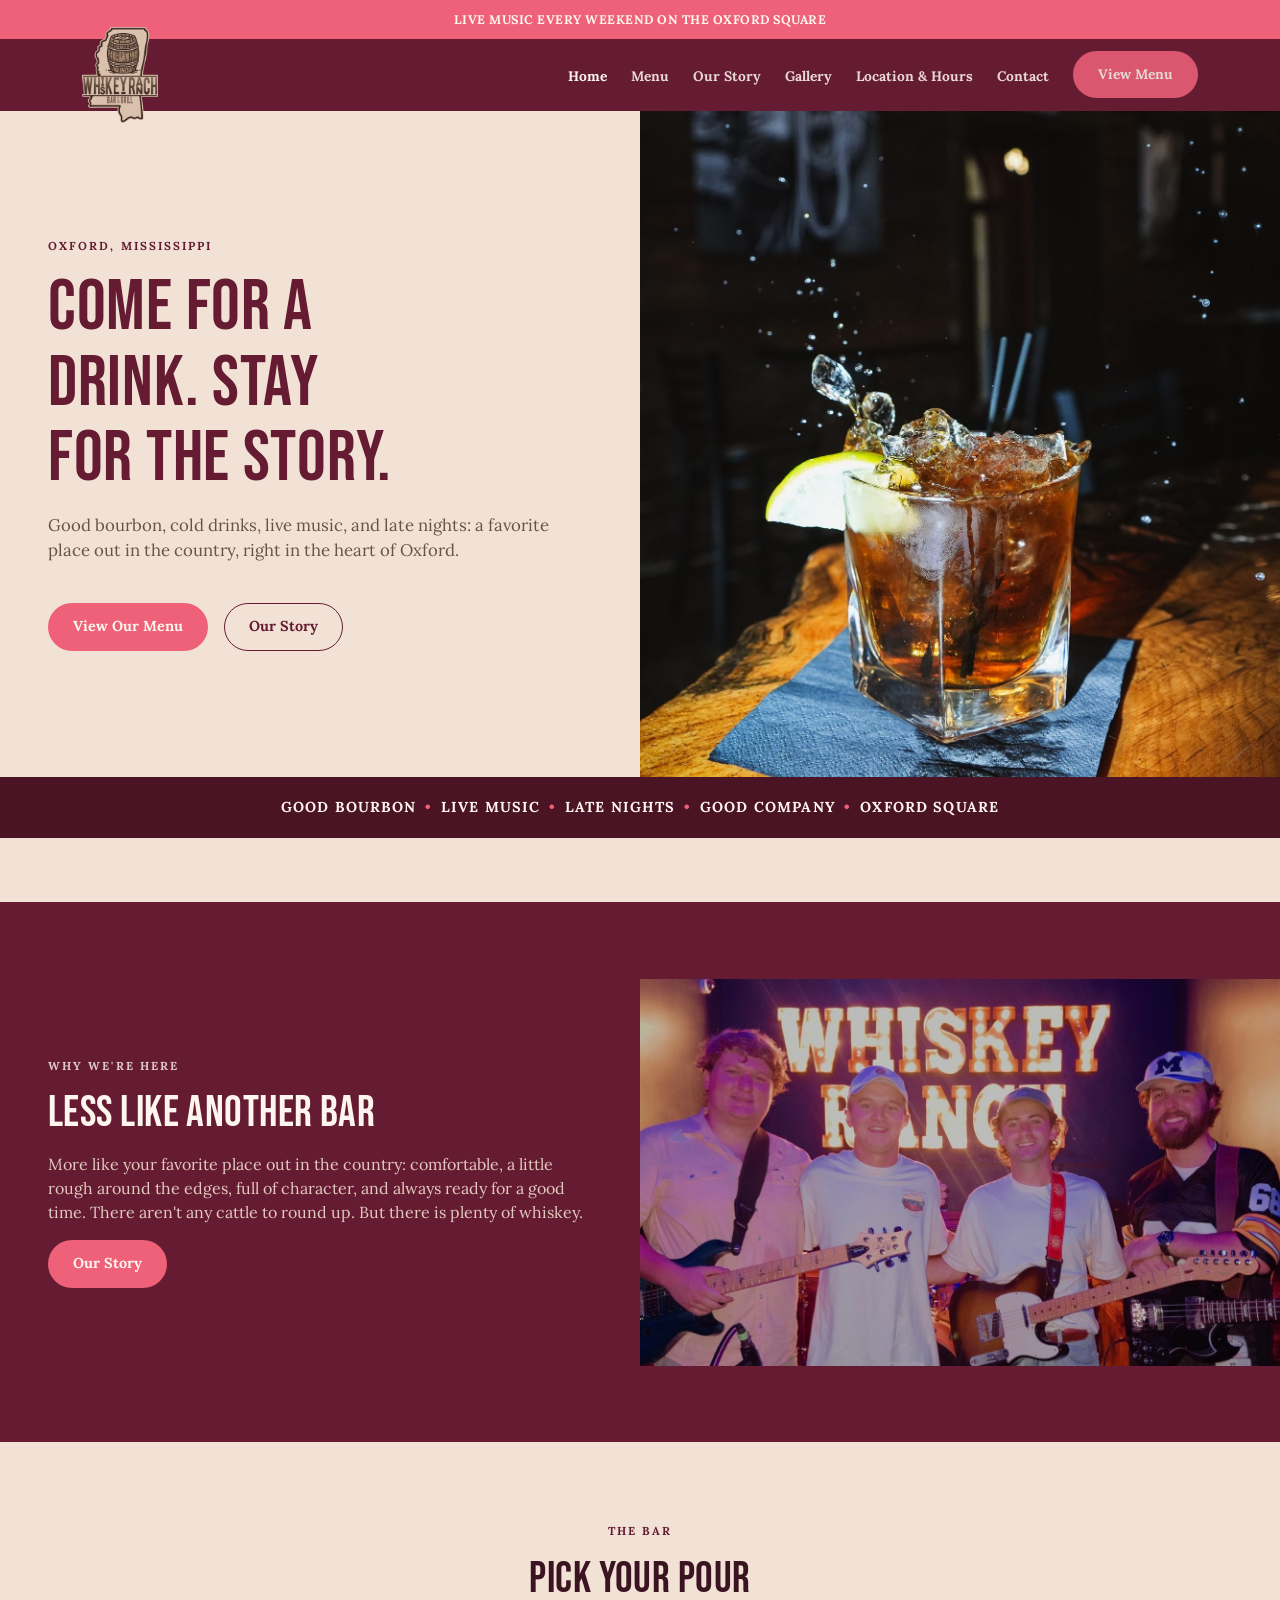
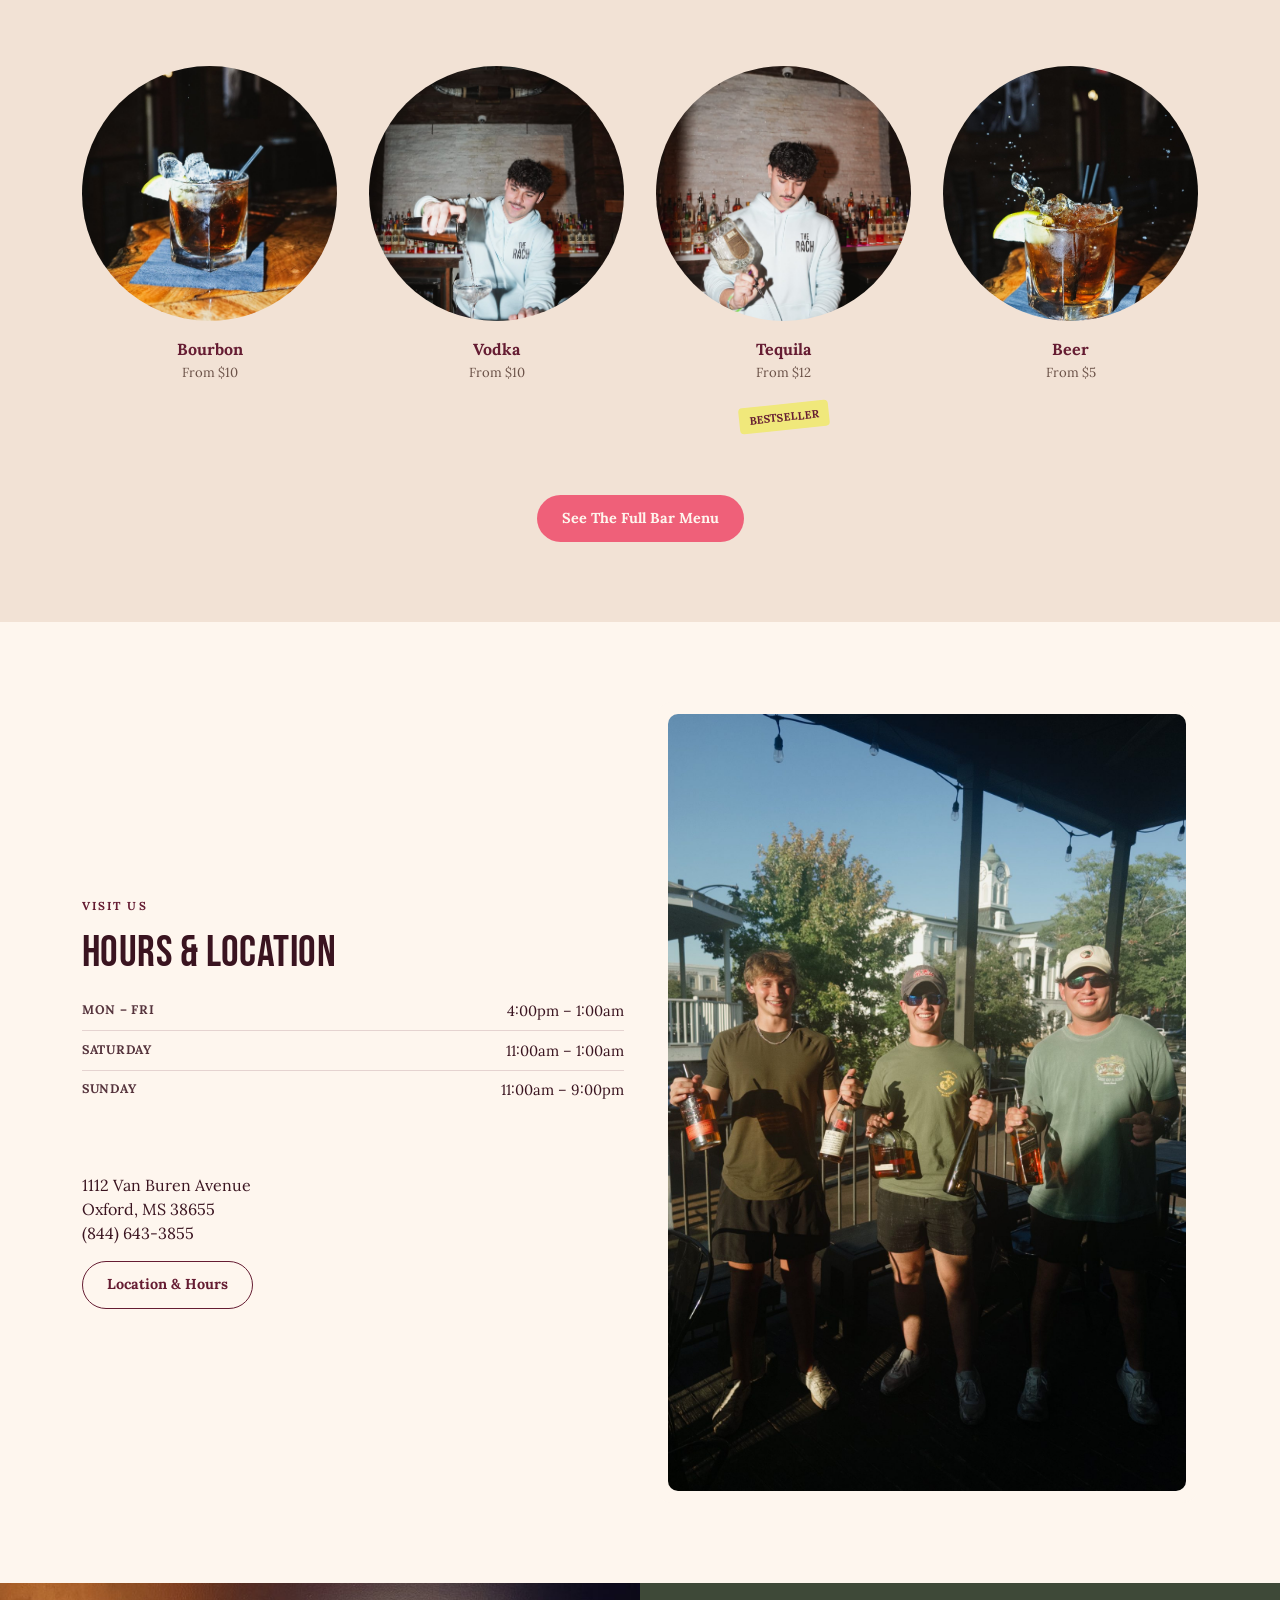
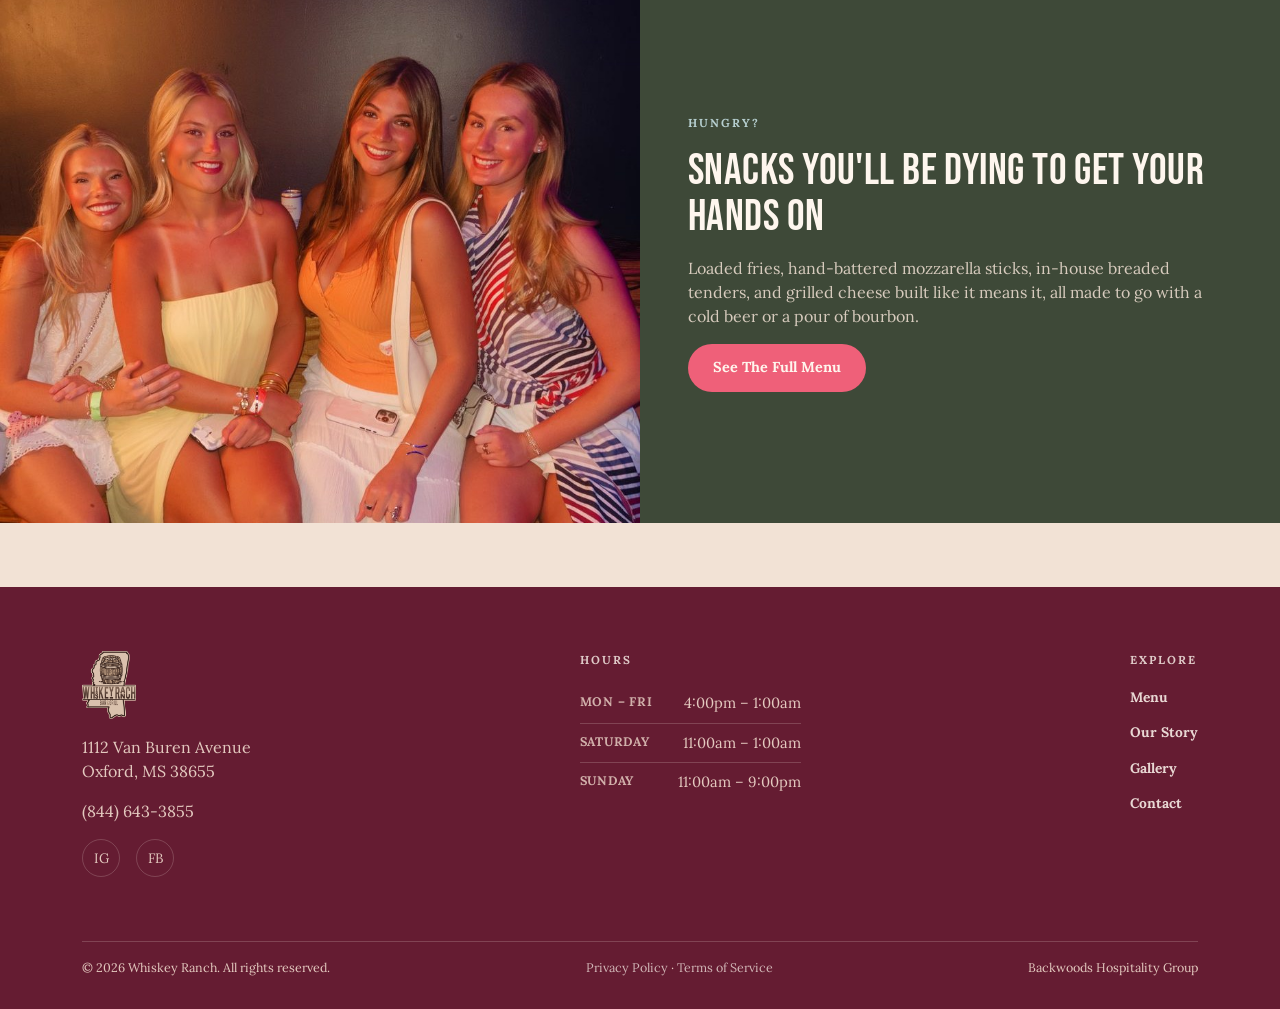
==== commit 7ea53fc5: "Rebuild site on the Ghia design system (burgundy/coral/cream) - New design tokens: burgundy/coral/cr" ====
--- a/index.html
+++ b/index.html
@@ -18,11 +18,10 @@
 
   <link rel="preconnect" href="https://fonts.googleapis.com">
   <link rel="preconnect" href="https://fonts.gstatic.com" crossorigin>
-  <link href="https://fonts.googleapis.com/css2?family=Fraunces:opsz,wght@9..144,500;9..144,600;9..144,700&family=Oswald:wght@400;500;600&family=Inter:wght@400;500&display=swap" rel="stylesheet">
+  <link href="https://fonts.googleapis.com/css2?family=Bebas+Neue&family=Lora:ital,wght@0,400;0,600;0,700;1,400&display=swap" rel="stylesheet">
 
   <link rel="stylesheet" href="assets/css/styles.css">
 
-  <!-- BarOrPub schema — see partials/schema.json.html for edit source -->
   <script type="application/ld+json">
   {
     "@context": "https://schema.org",
@@ -53,6 +52,8 @@
 </head>
 <body>
 
+  <div class="announcement-bar">LIVE MUSIC EVERY WEEKEND ON THE OXFORD SQUARE</div>
+
   <a href="#main" class="skip-link">Skip to content</a>
   <header class="site-header">
     <nav class="nav">
@@ -69,100 +70,101 @@
         <li><a href="gallery">Gallery</a></li>
         <li><a href="location">Location &amp; Hours</a></li>
         <li><a href="contact">Contact</a></li>
-        <li><a href="menu" class="btn btn-blue">View Menu</a></li>
+        <li><a href="menu" class="btn btn-coral">View Menu</a></li>
       </ul>
     </nav>
   </header>
 
   <main id="main">
 
-  <section class="hero" style="background-image: url('assets/gallery/hero-old-fashioned-splash.jpg'); background-position: center 30%;">
-    <div class="hero-content">
-      <p class="label label-on-dark">Oxford, Mississippi &middot; On The Square</p>
-      <h1>Whiskey Ranch</h1>
-      <p style="max-width:36em;font-size:1.15rem;">Good bourbon, cold drinks, live music, and late nights: a favorite place out in the country, right in the heart of Oxford. There aren't any cattle to round up. But there is plenty of whiskey.</p>
+  <section class="hero-ghia">
+    <div class="hero-ghia-copy">
+      <p class="label label-on-cream">Oxford, Mississippi</p>
+      <h1>Come For A<br>Drink. Stay<br>For The Story.</h1>
+      <p style="max-width:34em;font-size:1.05rem;color:var(--color-muted-on-cream);">Good bourbon, cold drinks, live music, and late nights: a favorite place out in the country, right in the heart of Oxford.</p>
       <div class="hero-actions">
-        <a href="menu" class="btn btn-blue">View Our Menu</a>
-        <a href="about" class="btn btn-outline-dark">Our Story</a>
-      </div>
-    </div>
+        <a href="menu" class="btn btn-coral">View Our Menu</a>
+        <a href="about" class="btn btn-outline-cream">Our Story</a>
+      </div>
+    </div>
+    <div class="hero-ghia-photo" style="background-image:url('assets/gallery/hero-old-fashioned-splash.jpg'); background-position: center 35%;"></div>
+  </section>
+
+  <div class="marquee-bar">
+    <p>GOOD BOURBON<span class="dot">&bull;</span>LIVE MUSIC<span class="dot">&bull;</span>LATE NIGHTS<span class="dot">&bull;</span>GOOD COMPANY<span class="dot">&bull;</span>OXFORD SQUARE</p>
+  </div>
+
+  <section class="story-split" style="margin-top:var(--space-64);">
+    <div class="story-split-copy reveal">
+      <p class="label label-on-dark">Why We're Here</p>
+      <h2>Less Like Another Bar</h2>
+      <p style="color:var(--color-muted-on-dark);">More like your favorite place out in the country: comfortable, a little rough around the edges, full of character, and always ready for a good time. There aren't any cattle to round up. But there is plenty of whiskey.</p>
+      <a href="about" class="btn btn-coral" style="align-self:flex-start;">Our Story</a>
+    </div>
+    <div class="story-split-photo" style="background-image:url('assets/gallery/live-music-band-stage-wide.jpg');"></div>
   </section>
 
   <section class="section section-cream">
-    <div class="container text-center narrow reveal">
-      <p class="label label-on-cream">Come For A Drink. Stay For The Story.</p>
-      <h2>Less Like Another Bar, More Like Your Favorite Place In The Country</h2>
-      <p>Whiskey is the spirit of the place: good bourbon, cold drinks, live music, and the stories that somehow get better every time they're told. Ranch is about something bigger: a gathering place, where friends meet, strangers become friends, and everybody feels welcome enough to pull up a chair and stay awhile.</p>
-      <a href="about" class="btn btn-outline-cream mt-lg">Read Our Story</a>
-    </div>
-  </section>
-
-  <div class="section-divider"><span></span></div>
-
-  <section class="section section-dark">
-    <div class="container">
+    <div class="container reveal">
+      <p class="label label-on-cream text-center" style="display:block;">The Bar</p>
+      <h2 class="text-center">Pick Your Pour</h2>
+      <div class="circle-card-grid mt-lg">
+        <div class="circle-card">
+          <div class="circle-card-photo" style="background-image:url('assets/gallery/cocktail-old-fashioned-close.jpg');"></div>
+          <p class="circle-card-name">Bourbon</p>
+          <p class="circle-card-sub">From $10</p>
+        </div>
+        <div class="circle-card">
+          <div class="circle-card-photo" style="background-image:url('assets/gallery/bar-pour-martini.jpg'); background-position: center 30%;"></div>
+          <p class="circle-card-name">Vodka</p>
+          <p class="circle-card-sub">From $10</p>
+        </div>
+        <div class="circle-card">
+          <div class="circle-card-photo" style="background-image:url('assets/gallery/bar-pour-bartender.jpg'); background-position: center 30%;"></div>
+          <p class="circle-card-name">Tequila</p>
+          <p class="circle-card-sub">From $12</p>
+          <span class="sticker-tag" style="position:static;display:inline-block;margin-top:6px;transform:rotate(-6deg);">Bestseller</span>
+        </div>
+        <div class="circle-card">
+          <div class="circle-card-photo" style="background-image:url('assets/gallery/hero-old-fashioned-splash.jpg'); background-position: center 25%;"></div>
+          <p class="circle-card-name">Beer</p>
+          <p class="circle-card-sub">From $5</p>
+        </div>
+      </div>
+      <div class="text-center mt-lg">
+        <a href="menu" class="btn btn-coral">See The Full Bar Menu</a>
+      </div>
+    </div>
+  </section>
+
+  <section class="section section-soft">
+    <div class="container reveal">
       <div class="grid grid-2" style="align-items:center;">
-        <div class="reveal">
-          <p class="label label-on-dark">Visit Us</p>
+        <div>
+          <p class="label label-on-cream">Visit Us</p>
           <h2>Hours &amp; Location</h2>
-          <div class="hours-block">
+          <div class="hours-block on-cream">
             <div class="hours-row"><span class="hours-day">Mon &ndash; Fri</span><span>4:00pm &ndash; 1:00am</span></div>
             <div class="hours-row"><span class="hours-day">Saturday</span><span>11:00am &ndash; 1:00am</span></div>
             <div class="hours-row"><span class="hours-day">Sunday</span><span>11:00am &ndash; 9:00pm</span></div>
           </div>
           <p class="mt-lg">1112 Van Buren Avenue<br>Oxford, MS 38655<br><a href="tel:+18446433855">(844) 643-3855</a></p>
-          <a href="location" class="btn btn-outline-dark">Location &amp; Hours</a>
+          <a href="location" class="btn btn-outline-cream">Location &amp; Hours</a>
         </div>
         <div class="reveal reveal-2 framed-photo">
-          <img src="assets/gallery/live-music-band-stage.jpg" alt="Live band performing on stage at Whiskey Ranch">
-        </div>
-      </div>
-    </div>
-  </section>
-
-  <section class="section section-soft">
-    <div class="container reveal">
-      <p class="label label-on-cream text-center" style="display:block;">The Ranch</p>
-      <h2 class="text-center">A Little Of What's Inside</h2>
-      <div class="grid-feature mt-lg">
-        <div class="gallery-item grid-feature-main">
-          <img src="assets/gallery/bar-pour-bartender.jpg" alt="Bartender pouring a cocktail behind the bar at Whiskey Ranch">
-        </div>
-        <div class="gallery-item">
           <img src="assets/gallery/patio-oxford-square.jpg" alt="Guests on the patio at Whiskey Ranch overlooking the Oxford Square">
         </div>
-        <div class="gallery-item">
-          <img src="assets/gallery/cocktail-old-fashioned-close.jpg" alt="An old fashioned cocktail on the bar at Whiskey Ranch">
-        </div>
-      </div>
-      <div class="text-center mt-lg">
-        <a href="gallery" class="btn btn-outline-cream">View Full Gallery</a>
-      </div>
-    </div>
-  </section>
-
-  <section class="section section-dark">
-    <div class="container">
-      <div class="grid grid-2" style="align-items:center;">
-        <div class="reveal framed-photo">
-          <img src="assets/gallery/guests-friends-evening.jpg" alt="Friends gathered at Whiskey Ranch on a Friday night">
-        </div>
-        <div class="reveal reveal-2">
-          <p class="label label-on-dark">Every Night's A Little Different</p>
-          <h2>Live Music &amp; Late Nights</h2>
-          <p>Bands on the stage, football Saturdays on the TVs, and a crowd that turns strangers into regulars by last call. Follow along on Instagram to see what's happening this week.</p>
-          <a href="https://www.instagram.com/whiskeyranchoxford" class="btn btn-outline-dark" target="_blank" rel="noopener">Follow @whiskeyranchoxford</a>
-        </div>
-      </div>
-    </div>
-  </section>
-
-  <section class="section section-cream">
-    <div class="container text-center narrow reveal">
-      <p class="label label-on-cream">Hungry?</p>
+      </div>
+    </div>
+  </section>
+
+  <section class="story-split" style="margin-bottom:var(--space-64);">
+    <div class="story-split-photo" style="background-image:url('assets/gallery/guests-friends-evening-wide.jpg'); background-size:cover;"></div>
+    <div class="story-split-copy reveal" style="background:var(--color-olive);">
+      <p class="label" style="color:var(--color-sage);">Hungry?</p>
       <h2>Snacks You'll Be Dying To Get Your Hands On</h2>
-      <p>Loaded fries, hand-battered mozzarella sticks, in-house breaded tenders, and grilled cheese built like it means it, all made to go with a cold beer or a pour of bourbon.</p>
-      <a href="menu" class="btn btn-blue">See The Full Menu</a>
+      <p style="color:var(--color-cream);opacity:0.85;">Loaded fries, hand-battered mozzarella sticks, in-house breaded tenders, and grilled cheese built like it means it, all made to go with a cold beer or a pour of bourbon.</p>
+      <a href="menu" class="btn btn-coral" style="align-self:flex-start;">See The Full Menu</a>
     </div>
   </section>
 
--- a/assets/css/styles.css
+++ b/assets/css/styles.css
@@ -1,42 +1,62 @@
 /* ==========================================================================
    Whiskey Ranch — Design System
-   Palette: navy + blue (client-requested) with cream and the logo's own
-   barrel-wood tan/brown as a warm secondary accent, so the badge logo never
-   fights the site around it.
+   Built on the "Ghia" style reference (Mediterranean aperitivo label):
+   warm cream canvases, deep burgundy statement sections, coral pill CTAs.
+   Adapted with Whiskey Ranch's own photography and copy.
    ========================================================================== */
 
 :root {
-  /* Primary palette */
-  --color-navy-deep: #0b1930;
-  --color-navy: #132a4d;
-  --color-navy-mid: #1c3a68;
-  --color-blue: #2f5fa8;
-  --color-blue-light: #7fa8e3;
-  --color-cream: #f4ede1;
-  --color-cream-soft: #ece0cd;
-  --color-ink: #0a1220;
-  --color-tan: #ab8d75;
-  --color-tan-deep: #7a5a3f; /* darker than --color-tan: passes 4.5:1 on cream for small text */
-  --color-cream-text-on-dark: #f4ede1;
-  --color-muted-on-cream: #5c5648;
-  --color-muted-on-dark: #b7c2d6;
-  --color-border-on-dark: rgba(244, 237, 225, 0.16);
-  --color-border-on-cream: rgba(10, 18, 32, 0.14);
+  /* Colors */
+  --color-burgundy: #651c32;
+  --color-burgundy-deep: #4a1424;
+  --color-coral: #ef6079;
+  --color-coral-deep: #d94863;
+  --color-cream: #f2e2d5;
+  --color-bone: #fef6ee;
+  --color-smoke: #e5e7eb;
+  --color-charcoal: #000000;
+  --color-olive: #3e4938;
+  --color-dusty-rose: #dfcac8;
+  --color-riviera-blue: #abd2eb;
+  --color-limoncello: #f0e87b;
+  --color-sage: #b6cfd0;
+
+  --color-text-on-cream: #3a1420;
+  --color-muted-on-cream: #6b5248;
+  --color-muted-on-dark: #e3c9bf;
+  --color-border-on-dark: rgba(254, 246, 238, 0.18);
+  --color-border-on-cream: rgba(101, 28, 50, 0.16);
 
   /* Type */
-  --font-display: 'Fraunces', 'Georgia', serif;
-  --font-label: 'Oswald', 'Arial Narrow', sans-serif;
-  --font-body: 'Inter', 'Helvetica Neue', Arial, sans-serif;
-
-  /* Spacing scale */
-  --space-xs: 0.5rem;
-  --space-sm: 1rem;
-  --space-md: 2rem;
-  --space-lg: 4rem;
-  --space-xl: 7rem;
+  --font-display: 'Bebas Neue', 'Oswald', sans-serif;
+  --font-body: 'Lora', 'Georgia', serif;
+
+  /* Spacing */
+  --space-4: 4px;
+  --space-8: 8px;
+  --space-12: 12px;
+  --space-16: 16px;
+  --space-20: 20px;
+  --space-24: 24px;
+  --space-32: 32px;
+  --space-40: 40px;
+  --space-48: 48px;
+  --space-56: 56px;
+  --space-64: 64px;
+  --space-80: 80px;
+
+  /* Back-compat aliases (existing utility classes below use these) */
+  --space-xs: var(--space-8);
+  --space-sm: var(--space-16);
+  --space-md: var(--space-32);
+  --space-lg: var(--space-64);
+  --space-xl: var(--space-80);
 
   --max-width: 1180px;
-  --max-width-wide: 1480px;
+  --max-width-wide: 1280px;
+  --radius-pill: 9999px;
+  --radius-card: 16px;
+  --radius-container: 24px;
   --transition: 220ms ease;
 }
 
@@ -51,18 +71,18 @@
   margin: 0;
   font-family: var(--font-body);
   background: var(--color-cream);
-  color: var(--color-navy-deep);
-  line-height: 1.65;
+  color: var(--color-text-on-cream);
+  line-height: 1.5;
   -webkit-font-smoothing: antialiased;
 }
 
-::selection { background: var(--color-blue); color: var(--color-cream); }
-
-html { scrollbar-color: var(--color-blue) var(--color-cream-soft); scrollbar-width: thin; }
+::selection { background: var(--color-coral); color: var(--color-bone); }
+
+html { scrollbar-color: var(--color-coral) var(--color-cream); scrollbar-width: thin; }
 ::-webkit-scrollbar { width: 11px; }
-::-webkit-scrollbar-track { background: var(--color-cream-soft); }
-::-webkit-scrollbar-thumb { background: var(--color-blue); border: 2px solid var(--color-cream-soft); border-radius: 6px; }
-::-webkit-scrollbar-thumb:hover { background: var(--color-navy-mid); }
+::-webkit-scrollbar-track { background: var(--color-cream); }
+::-webkit-scrollbar-thumb { background: var(--color-coral); border: 2px solid var(--color-cream); border-radius: 6px; }
+::-webkit-scrollbar-thumb:hover { background: var(--color-coral-deep); }
 
 img { max-width: 100%; display: block; }
 
@@ -70,108 +90,123 @@
 
 h1, h2, h3, h4 {
   font-family: var(--font-display);
-  font-weight: 600;
-  line-height: 1.08;
-  margin: 0 0 var(--space-sm);
-  letter-spacing: -0.01em;
-}
-
-h1 { font-size: clamp(2.75rem, 6vw, 5rem); }
-h2 { font-size: clamp(2rem, 4vw, 3.25rem); }
-h3 { font-size: clamp(1.4rem, 2.5vw, 1.9rem); }
-
-p { margin: 0 0 var(--space-sm); }
+  font-weight: 400;
+  text-transform: uppercase;
+  line-height: 1.05;
+  letter-spacing: 0.01em;
+  margin: 0 0 var(--space-16);
+}
+
+h1 { font-size: clamp(2.75rem, 6.5vw, 4.5rem); }
+h2 { font-size: clamp(1.9rem, 4vw, 2.75rem); }
+h3 { font-size: clamp(1.4rem, 2.5vw, 1.6rem); }
+
+p { margin: 0 0 var(--space-16); }
 
 .container {
   max-width: var(--max-width);
   margin: 0 auto;
-  padding: 0 var(--space-md);
+  padding: 0 var(--space-32);
 }
 
 .container-wide {
   max-width: var(--max-width-wide);
   margin: 0 auto;
-  padding: 0 var(--space-md);
+  padding: 0 var(--space-32);
 }
 
 @media (max-width: 640px) {
-  .container, .container-wide { padding: 0 var(--space-sm); }
-}
-
-/* Label / eyebrow text — tracked uppercase condensed, the "sign-painted" system */
+  .container, .container-wide { padding: 0 var(--space-16); }
+}
+
+/* Label / eyebrow — small tracked caps, Lora not Bebas (labels stay readable) */
 .label {
-  font-family: var(--font-label);
+  font-family: var(--font-body);
   text-transform: uppercase;
-  letter-spacing: 0.2em;
-  font-size: 0.76rem;
-  font-weight: 500;
-}
-
-.label-on-dark { color: var(--color-blue-light); }
-.label-on-cream { color: var(--color-tan-deep); }
+  letter-spacing: 0.18em;
+  font-size: 0.72rem;
+  font-weight: 700;
+}
+
+.label-on-dark { color: var(--color-dusty-rose); }
+.label-on-cream { color: var(--color-burgundy); }
 
 .section {
-  padding: var(--space-xl) 0;
+  padding: var(--space-80) 0;
 }
 
 .section-dark {
-  background: var(--color-navy);
-  color: var(--color-cream-text-on-dark);
+  background: var(--color-burgundy);
+  color: var(--color-bone);
 }
 
 .section-cream {
   background: var(--color-cream);
-  color: var(--color-navy-deep);
+  color: var(--color-text-on-cream);
 }
 
 .section-soft {
-  background: var(--color-cream-soft);
-}
-
-/* ==========================================================================
-   Buttons
+  background: var(--color-bone);
+}
+
+/* ==========================================================================
+   Buttons — pill shape, coral primary, per the reference. No drop shadows,
+   no gradients: contrast comes from flat color only.
    ========================================================================== */
 
 .btn {
   display: inline-flex;
   align-items: center;
   justify-content: center;
-  gap: 0.6em;
-  padding: 0.95em 2.1em;
-  font-family: var(--font-label);
-  text-transform: uppercase;
-  letter-spacing: 0.14em;
-  font-size: 0.82rem;
-  font-weight: 500;
+  gap: 0.5em;
+  padding: 12px 24px;
+  font-family: var(--font-body);
+  font-size: 0.9rem;
+  font-weight: 700;
   border: 1px solid transparent;
-  border-radius: 2px;
+  border-radius: var(--radius-pill);
   cursor: pointer;
-  transition: background var(--transition), color var(--transition), border-color var(--transition), transform var(--transition), box-shadow var(--transition);
+  transition: background var(--transition), color var(--transition), border-color var(--transition), transform var(--transition);
   white-space: nowrap;
 }
 .btn:active { transform: translateY(1px); }
 
-.btn-blue {
-  background: var(--color-blue);
-  color: var(--color-cream);
-  box-shadow: 0 1px 2px rgba(0,0,0,0.2);
-}
-.btn-blue:hover { background: var(--color-blue-light); color: var(--color-ink); transform: translateY(-2px); box-shadow: 0 8px 20px -6px rgba(47,95,168,0.55); }
-.btn-blue:active { transform: translateY(0); }
+.btn-blue,
+.btn-coral {
+  background: var(--color-coral);
+  color: var(--color-bone);
+}
+.btn-blue:hover,
+.btn-coral:hover { background: var(--color-coral-deep); }
 
 .btn-outline-dark {
   background: transparent;
-  border-color: var(--color-cream);
-  color: var(--color-cream);
-}
-.btn-outline-dark:hover { background: var(--color-cream); color: var(--color-navy-deep); transform: translateY(-2px); }
+  border-color: var(--color-bone);
+  color: var(--color-bone);
+}
+.btn-outline-dark:hover { background: var(--color-bone); color: var(--color-burgundy); }
 
 .btn-outline-cream {
   background: transparent;
-  border-color: var(--color-navy-deep);
-  color: var(--color-navy-deep);
-}
-.btn-outline-cream:hover { background: var(--color-navy-deep); color: var(--color-cream); transform: translateY(-2px); }
+  border-color: var(--color-burgundy);
+  color: var(--color-burgundy);
+}
+.btn-outline-cream:hover { background: var(--color-burgundy); color: var(--color-bone); }
+
+/* ==========================================================================
+   Announcement bar
+   ========================================================================== */
+
+.announcement-bar {
+  background: var(--color-coral);
+  color: var(--color-bone);
+  text-align: center;
+  padding: 10px var(--space-16);
+  font-family: var(--font-body);
+  font-size: 0.78rem;
+  font-weight: 700;
+  letter-spacing: 0.04em;
+}
 
 /* ==========================================================================
    Header / Nav
@@ -182,17 +217,16 @@
   left: -9999px;
   top: 0;
   z-index: 200;
-  background: var(--color-blue);
-  color: var(--color-cream);
+  background: var(--color-coral);
+  color: var(--color-bone);
   padding: 0.8em 1.4em;
-  font-family: var(--font-label);
-  text-transform: uppercase;
-  letter-spacing: 0.1em;
+  font-family: var(--font-body);
+  font-weight: 700;
   font-size: 0.8rem;
 }
 .skip-link:focus {
-  left: var(--space-sm);
-  top: var(--space-sm);
+  left: var(--space-16);
+  top: var(--space-16);
 }
 
 body.lightbox-locked { overflow: hidden; }
@@ -201,9 +235,7 @@
   position: sticky;
   top: 0;
   z-index: 100;
-  background: rgba(11, 25, 48, 0.96);
-  backdrop-filter: blur(8px);
-  border-bottom: 1px solid var(--color-border-on-dark);
+  background: var(--color-burgundy);
   overflow: visible;
 }
 
@@ -211,37 +243,36 @@
   display: flex;
   align-items: center;
   justify-content: space-between;
-  gap: var(--space-md);
-  height: 78px;
-  padding: 0 var(--space-md);
+  gap: var(--space-32);
+  height: 72px;
+  padding: 0 var(--space-32);
   max-width: var(--max-width);
   margin: 0 auto;
 }
 
 .nav-logo { display: flex; align-items: center; }
-.nav-logo img { height: 108px; width: auto; }
+.nav-logo img { height: 96px; width: auto; }
 
 .nav-links {
   display: flex;
   align-items: center;
-  gap: 1.35rem;
+  gap: 1.5rem;
   list-style: none;
   margin: 0;
   padding: 0;
 }
 
 .nav-links a {
-  font-family: var(--font-label);
-  text-transform: uppercase;
-  letter-spacing: 0.08em;
-  font-size: 0.78rem;
-  color: var(--color-cream);
+  font-family: var(--font-body);
+  font-size: 0.86rem;
+  font-weight: 700;
+  color: var(--color-bone);
   opacity: 0.86;
   white-space: nowrap;
   transition: opacity var(--transition);
 }
 .nav-links a:hover,
-.nav-links a[aria-current="page"] { opacity: 1; border-bottom: 1px solid var(--color-blue-light); }
+.nav-links a[aria-current="page"] { opacity: 1; }
 .nav-links a.btn { white-space: nowrap; }
 
 .nav-toggle {
@@ -255,7 +286,7 @@
   display: block;
   width: 24px;
   height: 2px;
-  background: var(--color-cream);
+  background: var(--color-bone);
   margin: 5px 0;
 }
 
@@ -268,82 +299,250 @@
     right: 0;
     flex-direction: column;
     align-items: flex-start;
-    gap: var(--space-sm);
-    background: var(--color-navy);
-    padding: var(--space-md);
-    border-bottom: 1px solid var(--color-border-on-dark);
+    gap: var(--space-16);
+    background: var(--color-burgundy);
+    padding: var(--space-32);
     display: none;
   }
   .nav-links.open { display: flex; }
-  .nav-links a { white-space: normal; font-size: 0.86rem; letter-spacing: 0.1em; }
-  .nav-logo img { height: 84px; }
-}
-
-/* ==========================================================================
-   Hero
-   ========================================================================== */
-
-.hero {
-  position: relative;
-  min-height: 84vh;
-  display: flex;
-  align-items: flex-end;
+  .nav-links a { white-space: normal; font-size: 0.95rem; }
+  .nav-logo img { height: 72px; }
+}
+
+/* ==========================================================================
+   Hero — cream canvas, headline left, full-bleed photo right (no rounding,
+   no container — the imagery runs to the frame edge per the reference).
+   ========================================================================== */
+
+.hero-ghia {
+  background: var(--color-cream);
+  display: grid;
+  grid-template-columns: 1fr 1fr;
+  align-items: stretch;
+  min-height: 74vh;
+}
+.hero-ghia-copy {
+  display: flex;
+  flex-direction: column;
+  justify-content: center;
+  padding: var(--space-64) var(--space-48);
+}
+.hero-ghia-copy h1 { color: var(--color-burgundy); }
+.hero-ghia-photo {
   background-size: cover;
   background-position: center;
-  color: var(--color-cream);
-}
-
-.hero::after {
-  content: '';
+  min-height: 340px;
+}
+@media (max-width: 900px) {
+  .hero-ghia { grid-template-columns: 1fr; }
+  .hero-ghia-copy { padding: var(--space-48) var(--space-24); order: 2; }
+  .hero-ghia-photo { order: 1; min-height: 320px; }
+}
+
+.hero-actions {
+  display: flex;
+  flex-wrap: wrap;
+  gap: var(--space-16);
+  margin-top: var(--space-24);
+}
+
+/* ==========================================================================
+   Trust marquee — repeating burgundy band of bold caps, bullet-separated
+   ========================================================================== */
+
+/* A shade darker than --color-burgundy, not the same value: back-to-back
+   with the story-split section right after it (also burgundy), the two
+   read as one merged block without some contrast between them. */
+.marquee-bar {
+  background: var(--color-burgundy-deep);
+  color: var(--color-bone);
+  padding: var(--space-20) 0;
+  text-align: center;
+}
+.marquee-bar p {
+  margin: 0;
+  font-family: var(--font-body);
+  font-weight: 700;
+  letter-spacing: 0.08em;
+  font-size: 0.9rem;
+  text-transform: uppercase;
+}
+.marquee-bar .dot { color: var(--color-coral); margin: 0 0.6em; }
+
+/* ==========================================================================
+   Brand story split — strict 50/50, dark statement left, photo right
+   ========================================================================== */
+
+.story-split {
+  display: grid;
+  grid-template-columns: 1fr 1fr;
+}
+.story-split-copy {
+  background: var(--color-burgundy);
+  color: var(--color-bone);
+  display: flex;
+  flex-direction: column;
+  justify-content: center;
+  padding: var(--space-80) var(--space-48);
+}
+.story-split-copy h2 { color: var(--color-bone); }
+/* contain, not cover: these are portrait people-shots being placed into a
+   landscape half-column, and cover was cropping heads/hands to fill the
+   box. contain shows the whole photo and lets the section's own color
+   (set per-instance below) fill the letterbox space instead of leaving a
+   white gap, so it still reads as a deliberate full-bleed panel. */
+.story-split-photo {
+  background-size: contain;
+  background-repeat: no-repeat;
+  background-position: center;
+  background-color: var(--color-burgundy);
+  min-height: 540px;
+}
+@media (max-width: 900px) {
+  .story-split { grid-template-columns: 1fr; }
+  .story-split-copy { padding: var(--space-48) var(--space-24); order: 2; }
+  .story-split-photo { order: 1; min-height: 380px; }
+}
+
+/* ==========================================================================
+   Circular product card — bottle-style crop, used for The Bar categories
+   ========================================================================== */
+
+.circle-card-grid {
+  display: grid;
+  grid-template-columns: repeat(4, 1fr);
+  gap: var(--space-32);
+}
+@media (max-width: 900px) { .circle-card-grid { grid-template-columns: repeat(2, 1fr); } }
+
+.circle-card { text-align: center; position: relative; }
+.circle-card-photo {
+  width: 100%;
+  aspect-ratio: 1 / 1;
+  border-radius: var(--radius-pill);
+  background-size: cover;
+  background-position: center;
+  margin-bottom: var(--space-16);
+}
+.circle-card-name {
+  font-family: var(--font-body);
+  font-weight: 700;
+  font-size: 1rem;
+  color: var(--color-burgundy);
+  margin-bottom: 2px;
+}
+.circle-card-sub {
+  font-family: var(--font-body);
+  font-size: 0.82rem;
+  color: var(--color-muted-on-cream);
+}
+
+/* Sticker tag — rotated highlight badge */
+.sticker-tag {
   position: absolute;
-  inset: 0;
-  background: linear-gradient(180deg, rgba(11,25,48,0.25) 0%, rgba(11,25,48,0.85) 100%);
-  z-index: 0;
-}
-
-.hero-content {
-  position: relative;
-  z-index: 1;
-  padding: var(--space-xl) var(--space-md) var(--space-lg);
-  max-width: var(--max-width);
-  margin: 0 auto;
+  top: 4px;
+  right: 4px;
+  background: var(--color-limoncello);
+  color: var(--color-burgundy);
+  font-family: var(--font-body);
+  font-weight: 700;
+  font-size: 0.68rem;
+  text-transform: uppercase;
+  padding: 5px 10px;
+  border-radius: 4px;
+  transform: rotate(-6deg);
+}
+
+/* ==========================================================================
+   Category filter pill
+   ========================================================================== */
+
+.filter-pills {
+  display: flex;
+  flex-wrap: wrap;
+  gap: var(--space-12);
+  justify-content: center;
+}
+.filter-pill {
+  display: inline-block;
+  padding: 8px 20px;
+  border-radius: var(--radius-pill);
+  background: var(--color-bone);
+  color: var(--color-burgundy);
+  font-family: var(--font-body);
+  font-weight: 700;
+  font-size: 0.78rem;
+  text-transform: uppercase;
+  letter-spacing: 0.04em;
+}
+.filter-pill.active { background: var(--color-riviera-blue); color: var(--color-burgundy); }
+
+/* ==========================================================================
+   Product detail card (menu highlight)
+   ========================================================================== */
+
+.product-card {
+  background: var(--color-bone);
+  border-radius: var(--radius-card);
+  overflow: hidden;
+  padding: 0 0 var(--space-24);
+}
+.product-card-photo {
   width: 100%;
-}
-
-.hero-actions {
-  display: flex;
-  flex-wrap: wrap;
-  gap: var(--space-sm);
-  margin-top: var(--space-md);
-}
-
-/* Sub-hero page banner (interior pages). Source photos are portrait phone/pro
-   shots; a full-bleed wide banner would force a heavy crop via
-   background-size:cover. Fix: a centered, minimally-cropped sharp photo
-   panel, flanked by a blurred/darkened full version of the same photo so the
-   banner still reads as full-bleed. */
+  aspect-ratio: 1 / 1;
+  background-size: cover;
+  background-position: center;
+  margin-bottom: var(--space-16);
+}
+.product-card-body { padding: 0 var(--space-24); }
+.product-card-name {
+  font-family: var(--font-body);
+  font-weight: 700;
+  font-size: 1.15rem;
+  color: var(--color-burgundy);
+  text-transform: uppercase;
+  margin-bottom: var(--space-8);
+}
+.product-card-desc {
+  font-size: 0.9rem;
+  color: var(--color-muted-on-cream);
+  margin-bottom: var(--space-16);
+}
+
+/* ==========================================================================
+   Sub-hero page banner (interior pages). Source photos are portrait; a
+   full-bleed wide banner would force a heavy crop via background-size:cover.
+   Fix: a blurred/darkened full version of the photo behind a sharp centered
+   layer so the banner still reads as full-bleed without losing the subject.
+   ========================================================================== */
+
 .page-banner {
   position: relative;
-  min-height: 68vh;
+  min-height: 56vh;
   display: flex;
   align-items: flex-end;
   overflow: hidden;
-  color: var(--color-cream);
-  background: var(--color-navy);
+  color: var(--color-bone);
+  background: var(--color-burgundy);
 }
 .page-banner-bg {
   position: absolute;
   inset: -20px;
   background-size: cover;
   background-position: center;
-  filter: blur(36px) brightness(0.4) saturate(0.9);
+  filter: blur(36px) brightness(0.5) saturate(0.9);
   transform: scale(1.15);
   z-index: 0;
 }
+/* contain, not cover: the blurred .page-banner-bg layer behind this already
+   fills the frame edge-to-edge, so this sharp layer is free to show the
+   whole photo (no cropped foreheads) without leaving a visible gap — the
+   blur shows through around it instead of bare background color. */
 .page-banner-photo {
   position: absolute;
   inset: 0;
-  background-size: cover;
+  background-size: contain;
+  background-repeat: no-repeat;
   background-position: center;
   z-index: 0;
 }
@@ -351,20 +550,16 @@
   position: absolute;
   inset: 0;
   z-index: 1;
-  background: linear-gradient(180deg, rgba(11,25,48,0.2) 0%, rgba(11,25,48,0.88) 100%);
-}
-
-.page-banner h1 { font-size: clamp(2.75rem, 5.5vw, 4.5rem); }
+  background: linear-gradient(180deg, rgba(74,20,36,0.15) 0%, rgba(74,20,36,0.85) 100%);
+}
+.page-banner h1 { color: var(--color-bone); font-size: clamp(2.5rem, 5.5vw, 3.75rem); }
 .page-banner-content {
   position: relative;
   z-index: 2;
   max-width: var(--max-width);
   margin: 0 auto;
-  padding: 0 var(--space-md);
+  padding: 0 var(--space-32) var(--space-48);
   width: 100%;
-}
-@media (max-width: 860px) {
-  .page-banner-photo { width: 100%; }
 }
 
 /* ==========================================================================
@@ -373,7 +568,7 @@
 
 .grid {
   display: grid;
-  gap: var(--space-md);
+  gap: var(--space-32);
 }
 .grid-2 { grid-template-columns: repeat(2, 1fr); }
 .grid-3 { grid-template-columns: repeat(3, 1fr); }
@@ -386,71 +581,79 @@
   .grid-3, .grid-4 { grid-template-columns: repeat(2, 1fr); }
 }
 
+/* color is set explicitly, not inherited: a .card dropped onto a
+   .section-dark parent would otherwise inherit that section's light
+   cream text color onto its own light bone background. */
 .card {
-  background: var(--color-cream);
+  background: var(--color-bone);
+  color: var(--color-text-on-cream);
   border: 1px solid var(--color-border-on-cream);
-  padding: var(--space-md);
-}
-
-/* Frames a third-party embed that can't be recolored to match the
-   site palette — the blue strip + shadow reads as an intentional accent
-   rather than a stray white box. */
+  border-radius: var(--radius-card);
+  padding: var(--space-32);
+}
+.card .menu-item-price { color: var(--color-text-on-cream); }
+
 .form-frame {
   max-width: 600px;
   margin-inline: auto;
-  background: #eee4d4;
+  background: var(--color-bone);
   padding: 16px;
-  border: 3px solid var(--color-blue);
-  border-radius: 16px;
+  border: 3px solid var(--color-coral);
+  border-radius: var(--radius-container);
   overflow: hidden;
-  box-shadow: 0 30px 70px -28px rgba(0,0,0,0.65);
 }
 .form-frame iframe { border-radius: 6px; }
 
-/* Hours block — single source of truth, reused on Home/Location/Footer */
+/* Hours block */
 .hours-block {
   font-family: var(--font-body);
 }
 .hours-block .hours-row {
   display: flex;
   justify-content: space-between;
-  gap: var(--space-md);
+  gap: var(--space-32);
   padding: 0.55em 0;
   border-bottom: 1px solid var(--color-border-on-dark);
   font-size: 0.92rem;
-  letter-spacing: 0.02em;
 }
 .hours-block.on-cream .hours-row { border-bottom: 1px solid var(--color-border-on-cream); }
 .hours-block .hours-row:last-child { border-bottom: none; }
-.hours-day { font-family: var(--font-label); text-transform: uppercase; letter-spacing: 0.1em; font-size: 0.8rem; opacity: 0.86; }
-
-/* ==========================================================================
-   Menu card layout ("printed card" pattern)
-   ========================================================================== */
-
-.menu-section { margin-bottom: var(--space-lg); }
+.hours-day { font-family: var(--font-body); font-weight: 700; text-transform: uppercase; letter-spacing: 0.06em; font-size: 0.78rem; opacity: 0.86; }
+
+/* ==========================================================================
+   Menu card layout
+   ========================================================================== */
+
+.menu-section { margin-bottom: var(--space-64); }
 .menu-section-title {
-  font-family: var(--font-label);
+  font-family: var(--font-display);
   text-transform: uppercase;
-  letter-spacing: 0.28em;
-  font-size: 0.88rem;
+  letter-spacing: 0.06em;
+  font-size: 1.6rem;
   text-align: center;
-  color: var(--color-tan-deep);
-  margin-bottom: var(--space-md);
-  position: relative;
-}
+  color: var(--color-coral-deep);
+  margin-bottom: var(--space-32);
+}
+/* Inside the two-column Domestics/Imported layout, a centered title floats
+   above left-aligned rows below it and doesn't read as one column. Align
+   it with its own list instead. */
+.grid-2 .menu-section-title { text-align: left; }
 .menu-item {
   display: flex;
   justify-content: space-between;
   align-items: baseline;
-  gap: var(--space-sm);
+  gap: var(--space-16);
   padding: 0.9em 0;
   border-bottom: 1px dashed var(--color-border-on-cream);
 }
 .menu-item:last-child { border-bottom: none; }
-.menu-item-name { font-family: var(--font-display); font-size: 1.2rem; font-weight: 600; }
-.menu-item-desc { font-style: italic; color: var(--color-muted-on-cream); font-size: 0.9rem; display: block; margin-top: 0.15em; }
-.menu-item-price { font-family: var(--font-label); font-size: 0.95rem; white-space: nowrap; }
+.menu-item-name { font-family: var(--font-body); font-size: 1.05rem; font-weight: 700; }
+/* color: currentColor + opacity, not a hardcoded muted brown: that brown
+   was tuned for cream backgrounds and went nearly invisible on the dark
+   burgundy liquor-menu section. Inheriting the item's own text color at
+   reduced opacity works on light and dark alike. */
+.menu-item-desc { font-style: italic; color: inherit; opacity: 0.7; font-size: 0.88rem; display: block; margin-top: 0.15em; }
+.menu-item-price { font-family: var(--font-body); font-weight: 700; font-size: 0.95rem; white-space: nowrap; }
 
 /* ==========================================================================
    Gallery / lightbox
@@ -459,7 +662,7 @@
 .gallery-grid {
   display: grid;
   grid-template-columns: repeat(3, 1fr);
-  gap: var(--space-xs);
+  gap: var(--space-8);
 }
 @media (max-width: 640px) { .gallery-grid { grid-template-columns: repeat(2, 1fr); } }
 
@@ -467,6 +670,7 @@
   aspect-ratio: 1 / 1;
   overflow: hidden;
   cursor: pointer;
+  border-radius: var(--radius-card);
 }
 .gallery-item img {
   width: 100%;
@@ -475,29 +679,43 @@
   transition: transform 400ms ease;
 }
 .gallery-item:hover img { transform: scale(1.06); }
-.gallery-item:focus-visible { outline: 3px solid var(--color-blue); outline-offset: -3px; }
+.gallery-item:focus-visible { outline: 3px solid var(--color-coral); outline-offset: -3px; }
+
+.masonry-grid {
+  columns: 3 260px;
+  column-gap: var(--space-8);
+}
+.masonry-grid .gallery-item {
+  aspect-ratio: unset;
+  break-inside: avoid;
+  margin-bottom: var(--space-8);
+  width: 100%;
+}
+.masonry-grid .gallery-item img { height: auto; }
+@media (max-width: 640px) { .masonry-grid { columns: 2 160px; } }
 
 .lightbox {
   position: fixed;
   inset: 0;
-  background: rgba(10,18,32,0.94);
+  background: rgba(58,20,32,0.94);
   display: none;
   align-items: center;
   justify-content: center;
   z-index: 1000;
-  padding: var(--space-md);
+  padding: var(--space-32);
 }
 .lightbox.open { display: flex; }
-.lightbox img { max-height: 88vh; max-width: 92vw; }
+.lightbox img { max-height: 88vh; max-width: 92vw; border-radius: var(--radius-card); }
 .lightbox-close {
   position: absolute;
-  top: var(--space-md);
-  right: var(--space-md);
+  top: var(--space-32);
+  right: var(--space-32);
   background: none;
-  border: 1px solid var(--color-cream);
-  color: var(--color-cream);
+  border: 1px solid var(--color-bone);
+  color: var(--color-bone);
   width: 42px;
   height: 42px;
+  border-radius: var(--radius-pill);
   cursor: pointer;
   font-size: 1.2rem;
 }
@@ -507,44 +725,40 @@
    ========================================================================== */
 
 .site-footer {
-  background: var(--color-ink);
+  background: var(--color-burgundy);
   color: var(--color-muted-on-dark);
-  padding: var(--space-lg) 0 var(--space-md);
-}
-/* Flexbox, not a grid with fr tracks: fr columns stretched each block to its
-   track width regardless of content, leaving a huge dead gap between the
-   (narrow) logo/address block and the Hours column. Flex + space-between
-   sizes each block to its own content and spaces them evenly instead. */
+  padding: var(--space-64) 0 var(--space-32);
+}
 .footer-grid {
   display: flex;
   flex-wrap: wrap;
   justify-content: space-between;
-  gap: var(--space-lg);
-  margin-bottom: var(--space-lg);
+  gap: var(--space-64);
+  margin-bottom: var(--space-64);
 }
 @media (max-width: 780px) {
-  .footer-grid { flex-direction: column; gap: var(--space-md); }
+  .footer-grid { flex-direction: column; gap: var(--space-32); }
   .site-footer .footer-explore { display: grid; grid-template-columns: 1fr 1fr; gap: 0.9em 1.25em; }
 }
-.footer-logo img { height: 76px; width: auto; margin-bottom: var(--space-sm); }
-.footer-social { display: flex; gap: var(--space-sm); margin-top: var(--space-sm); }
+.footer-logo img { height: 68px; width: auto; margin-bottom: var(--space-16); }
+.footer-social { display: flex; gap: var(--space-16); margin-top: var(--space-16); }
 .footer-social a {
   width: 38px; height: 38px;
   border: 1px solid var(--color-border-on-dark);
-  border-radius: 50%;
+  border-radius: var(--radius-pill);
   display: flex; align-items: center; justify-content: center;
   font-size: 0.85rem;
 }
 .footer-bottom {
   border-top: 1px solid var(--color-border-on-dark);
-  padding-top: var(--space-sm);
+  padding-top: var(--space-16);
   font-size: 0.78rem;
   display: flex;
   justify-content: space-between;
   flex-wrap: wrap;
-  gap: var(--space-xs);
-}
-.footer-legal a { color: var(--color-cream); opacity: 0.7; }
+  gap: var(--space-8);
+}
+.footer-legal a { color: var(--color-bone); opacity: 0.7; }
 .footer-legal a:hover { opacity: 1; }
 
 .footer-explore {
@@ -556,11 +770,10 @@
   gap: 0.7em;
 }
 .footer-explore a {
-  font-family: var(--font-label);
-  text-transform: uppercase;
-  letter-spacing: 0.08em;
-  font-size: 0.84rem;
-  color: var(--color-cream);
+  font-family: var(--font-body);
+  font-weight: 700;
+  font-size: 0.86rem;
+  color: var(--color-bone);
   opacity: 0.86;
   transition: opacity var(--transition);
 }
@@ -568,9 +781,6 @@
 
 /* ==========================================================================
    Scroll reveal
-   Default state is fully visible — JS only ever ADDS the hidden starting
-   state (via .reveal-armed on <html>), and a timeout fallback in main.js
-   force-shows everything if IntersectionObserver ever fails to fire.
    ========================================================================== */
 
 .reveal { opacity: 1; transform: none; }
@@ -584,76 +794,83 @@
 .reveal-armed .reveal.reveal-3 { transition-delay: 240ms; }
 
 /* ==========================================================================
-   Ornamental section divider — thin blue rule with a small centered mark,
-   used sparingly between homepage sections instead of a hard color cut.
-   ========================================================================== */
-
-.section-divider {
-  display: flex;
-  align-items: center;
+   Framed photo
+   ========================================================================== */
+
+.framed-photo {
+  padding: 12px;
+  background: var(--color-bone);
+  border-radius: var(--radius-card);
+}
+.framed-photo img { display: block; width: 100%; border-radius: 10px; }
+
+/* ==========================================================================
+   Menu "printed card" framing
+   ========================================================================== */
+
+.menu-card {
+  background: var(--color-bone);
+  border-radius: var(--radius-container);
+  padding: var(--space-64) var(--space-32);
+}
+@media (max-width: 640px) {
+  .menu-card { padding: var(--space-32) var(--space-16); }
+}
+.menu-item { transition: background var(--transition); border-radius: 8px; }
+/* Translucent, not a solid fill: a solid var(--color-cream) hover background
+   made text invisible in the dark liquor-menu section, where item names are
+   hardcoded to that same cream color. A tint over whatever's already there
+   can never fully match the text color, light or dark section alike. */
+.menu-item:hover { background: rgba(101, 28, 50, 0.06); }
+.section-dark .menu-item:hover { background: rgba(254, 246, 238, 0.08); }
+
+/* ==========================================================================
+   Card flow — flexbox, not CSS grid: grid never centers a partial last row
+   (5 cards in a 3-column grid leaves the 4th/5th stuck at the left with a
+   dead gap on the right). Flexbox centers each wrapped line on its own.
+   ========================================================================== */
+
+.card-flow {
+  display: flex;
+  flex-wrap: wrap;
   justify-content: center;
-  gap: var(--space-sm);
-  padding: var(--space-md) 0;
-}
-.section-divider::before,
-.section-divider::after {
-  content: '';
-  height: 1px;
-  width: 64px;
-  background: var(--color-blue);
-  opacity: 0.6;
-}
-.section-divider span {
-  width: 7px;
-  height: 7px;
-  background: var(--color-blue);
-  transform: rotate(45deg);
-  flex-shrink: 0;
-}
-.section-divider.on-dark::before,
-.section-divider.on-dark::after { background: var(--color-blue-light); }
-.section-divider.on-dark span { background: var(--color-blue-light); }
-
-/* ==========================================================================
-   Framed photo — gives a standalone content photo a "matted print" feel
-   instead of sitting flush/bleeding into the section.
-   ========================================================================== */
-
-.framed-photo {
-  padding: 16px;
-  background: var(--color-cream);
-  border: 1px solid var(--color-blue);
-  box-shadow: 0 30px 60px -24px rgba(10,18,32,0.55);
-}
-.framed-photo img { display: block; width: 100%; }
+  gap: var(--space-32);
+}
+.card-flow > .card {
+  flex: 1 1 300px;
+  max-width: 380px;
+}
 @media (max-width: 640px) {
-  .framed-photo { padding: 10px; }
-}
-
-/* ==========================================================================
-   Menu "printed card" framing
-   ========================================================================== */
-
-.menu-card {
-  background: var(--color-cream);
-  border: 1px solid var(--color-tan);
-  outline: 1px solid var(--color-border-on-cream);
-  outline-offset: -7px;
-  padding: var(--space-lg) var(--space-md);
-  box-shadow: 0 24px 60px -30px rgba(10,18,32,0.35);
-}
-@media (max-width: 640px) {
-  .menu-card { padding: var(--space-md) var(--space-sm); }
-}
-.menu-item {
-  transition: background var(--transition);
-  border-radius: 2px;
-}
-.menu-item:hover { background: var(--color-cream-soft); }
-
-/* ==========================================================================
-   Homepage featured photo grid — one large + two stacked, avoids the
-   uniform-grid "template" look of equal-sized tiles.
+  .card-flow > .card { flex: 1 1 100%; max-width: none; }
+}
+
+/* ==========================================================================
+   Hours feature — a thin line-art roofline behind the hours list, the
+   architectural-line-drawing move from the reference site, adapted to
+   Whiskey Ranch's single set of hours. Grid overlap (not a negative
+   margin): the graphic and hours list share one grid cell so the content
+   is always correctly positioned regardless of how the SVG itself ends up
+   sized by the browser.
+   ========================================================================== */
+
+/* Bigger graphic, tighter section padding: at the old 420px/230px size this
+   whole section was a small triangle lost in a sea of burgundy with 80px of
+   section padding above and below it — it read as broken, not spacious. */
+.hours-feature { text-align: center; --hours-line-color: var(--color-coral); }
+.hours-feature.on-dark { --hours-line-color: var(--color-dusty-rose); }
+.hours-feature-graphic {
+  display: grid;
+  justify-items: center;
+  margin: var(--space-24) auto 0;
+  max-width: 580px;
+}
+.hours-feature-svg { grid-area: 1 / 1; width: 100%; height: 320px; }
+.hours-feature-content { grid-area: 1 / 1; align-self: end; padding-bottom: var(--space-32); }
+.hours-feature .hours-block { max-width: 320px; margin: 0 auto; font-size: 1.05rem; }
+@media (max-width: 640px) { .hours-feature-svg { height: 240px; } }
+
+/* ==========================================================================
+   Homepage featured photo grid
    ========================================================================== */
 
 .grid-feature {
@@ -661,7 +878,7 @@
   grid-template-columns: 1.4fr 1fr;
   grid-template-rows: 1fr 1fr;
   aspect-ratio: 16 / 9;
-  gap: var(--space-xs);
+  gap: var(--space-8);
 }
 .grid-feature .grid-feature-main { grid-column: 1; grid-row: 1 / span 2; }
 .grid-feature .gallery-item { aspect-ratio: unset; width: 100%; height: 100%; }
@@ -676,15 +893,16 @@
    ========================================================================== */
 
 .text-center { text-align: center; }
-.mt-lg { margin-top: var(--space-lg); }
-.mb-lg { margin-bottom: var(--space-lg); }
+.mt-lg { margin-top: var(--space-64); }
+.mb-lg { margin-bottom: var(--space-64); }
 .mb-0 { margin-bottom: 0; }
 .narrow { max-width: 760px; margin-left: auto; margin-right: auto; }
 
 .placeholder-notice {
-  border: 1px dashed var(--color-blue);
-  padding: var(--space-sm) var(--space-md);
+  border: 1px dashed var(--color-coral);
+  border-radius: 8px;
+  padding: var(--space-16) var(--space-24);
   font-size: 0.88rem;
   color: var(--color-muted-on-cream);
-  background: var(--color-cream-soft);
-}
+  background: var(--color-bone);
+}
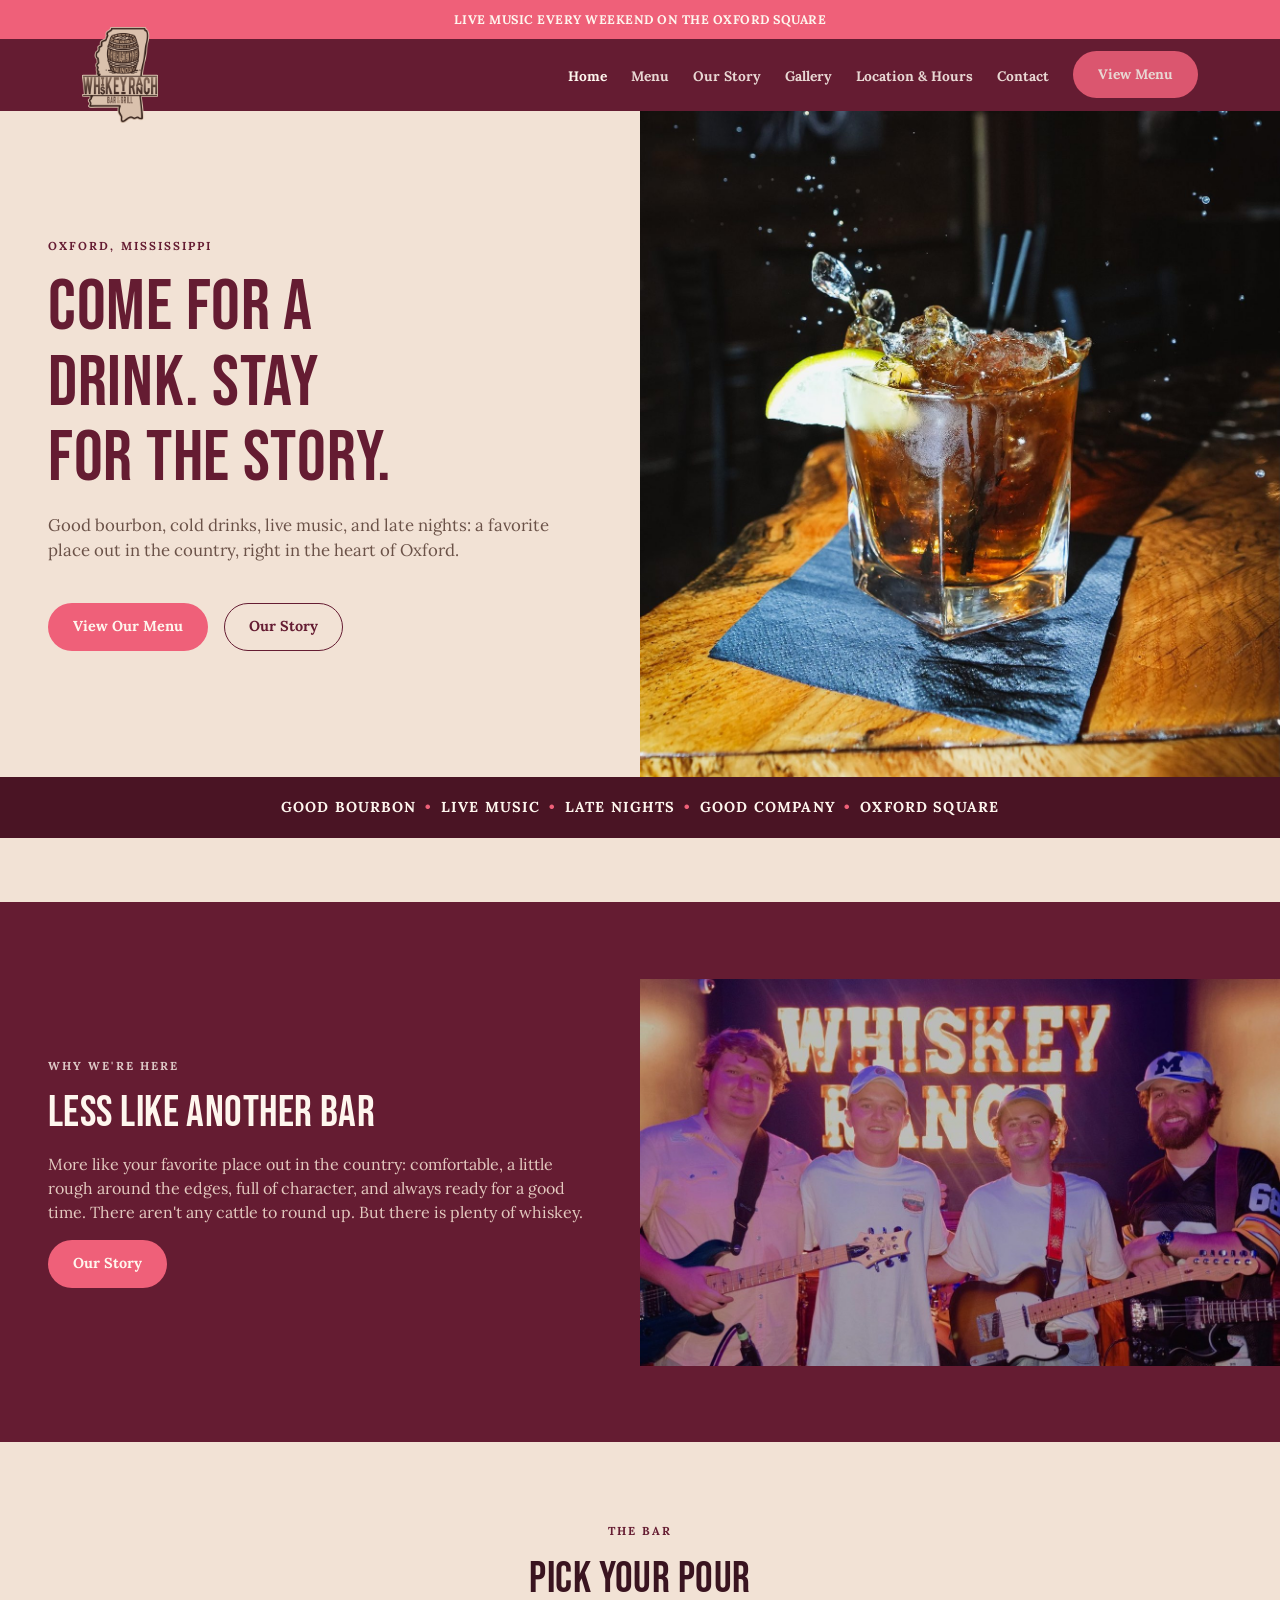
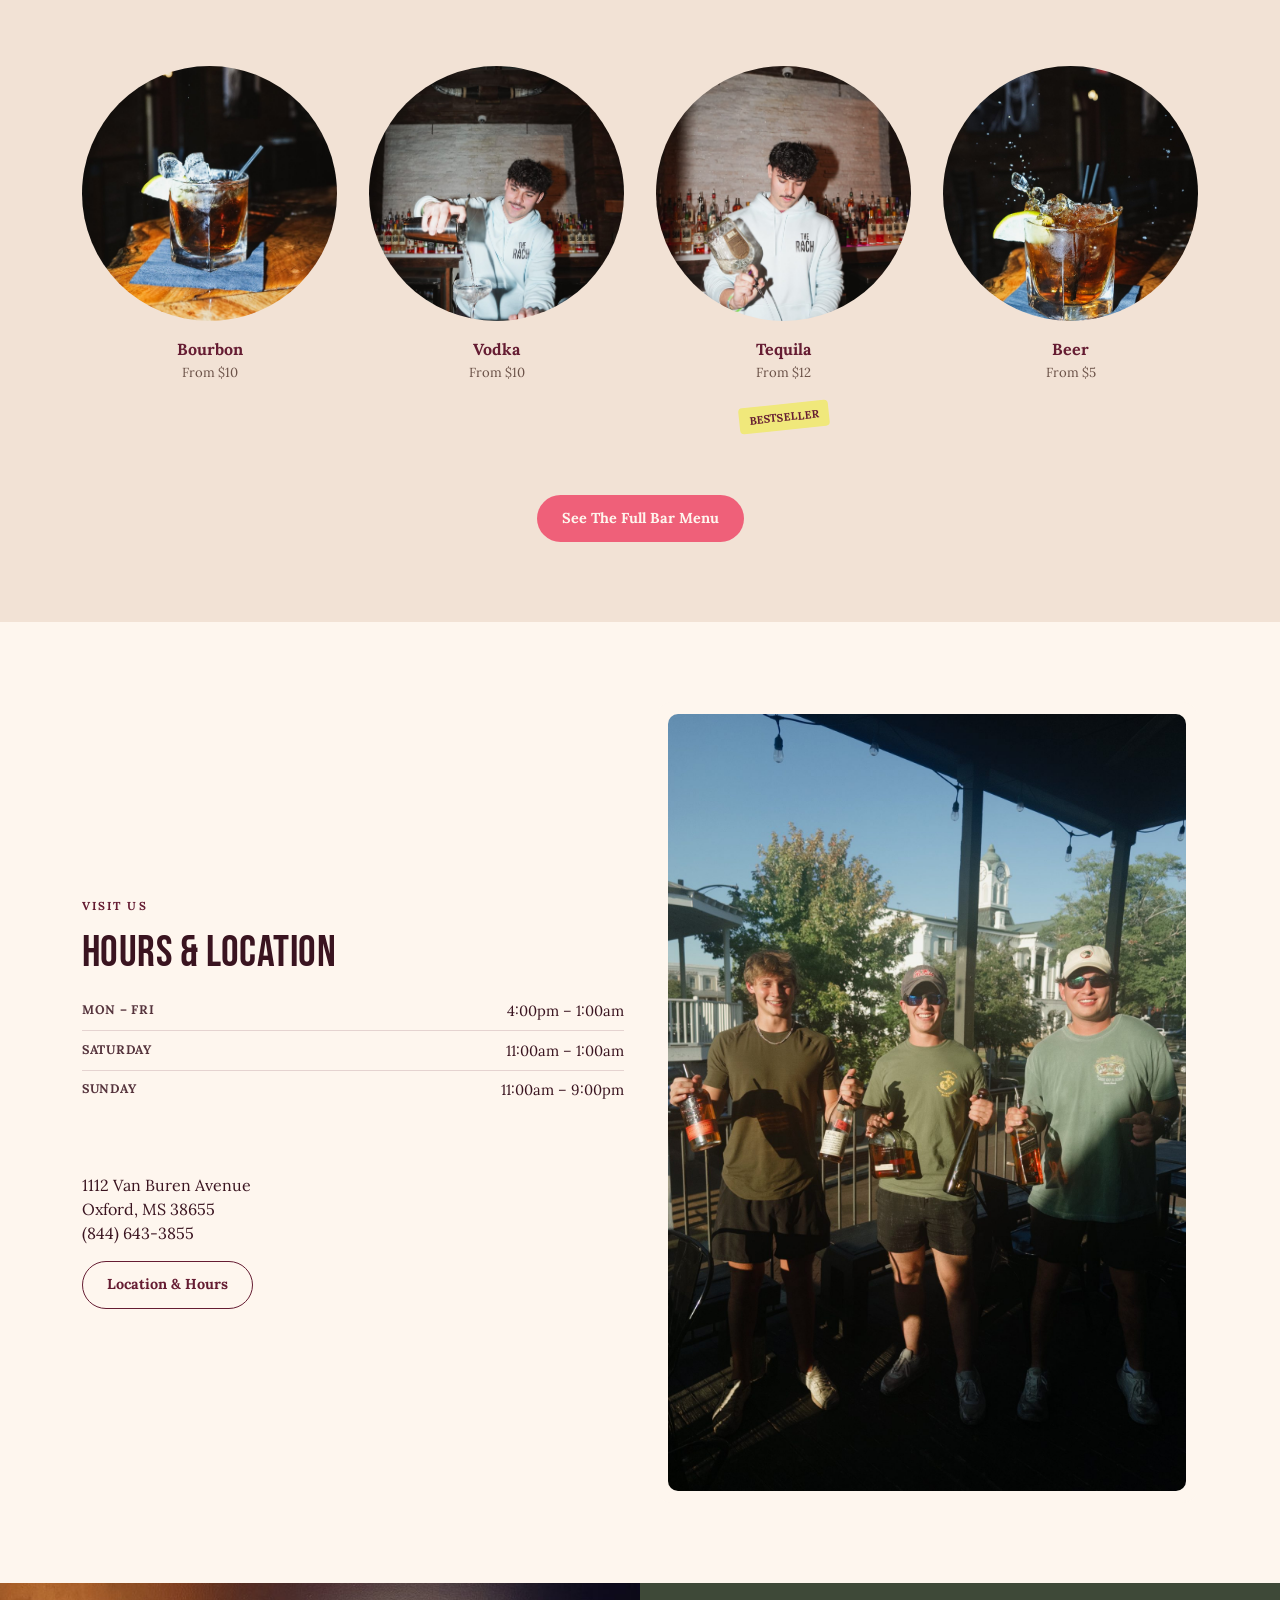
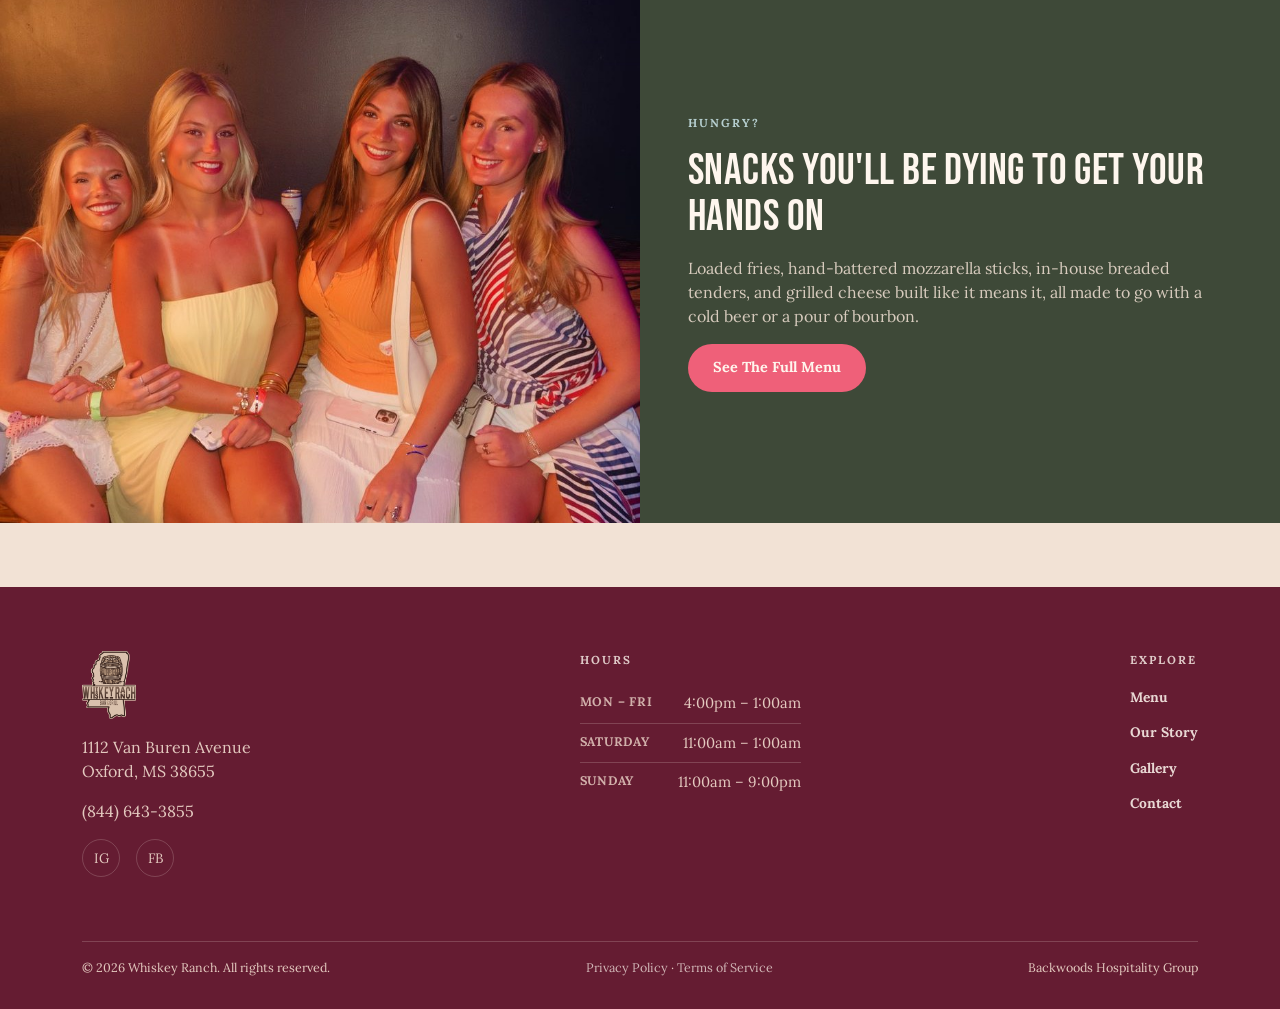
==== commit 24ab614c: "Fix hero photo crop cutting off the bottom of the glass Recalculated background-position from the ac" ====
--- a/index.html
+++ b/index.html
@@ -87,7 +87,7 @@
         <a href="about" class="btn btn-outline-cream">Our Story</a>
       </div>
     </div>
-    <div class="hero-ghia-photo" style="background-image:url('assets/gallery/hero-old-fashioned-splash.jpg'); background-position: center 35%;"></div>
+    <div class="hero-ghia-photo" style="background-image:url('assets/gallery/hero-old-fashioned-splash.jpg'); background-position: center 70%;"></div>
   </section>
 
   <div class="marquee-bar">
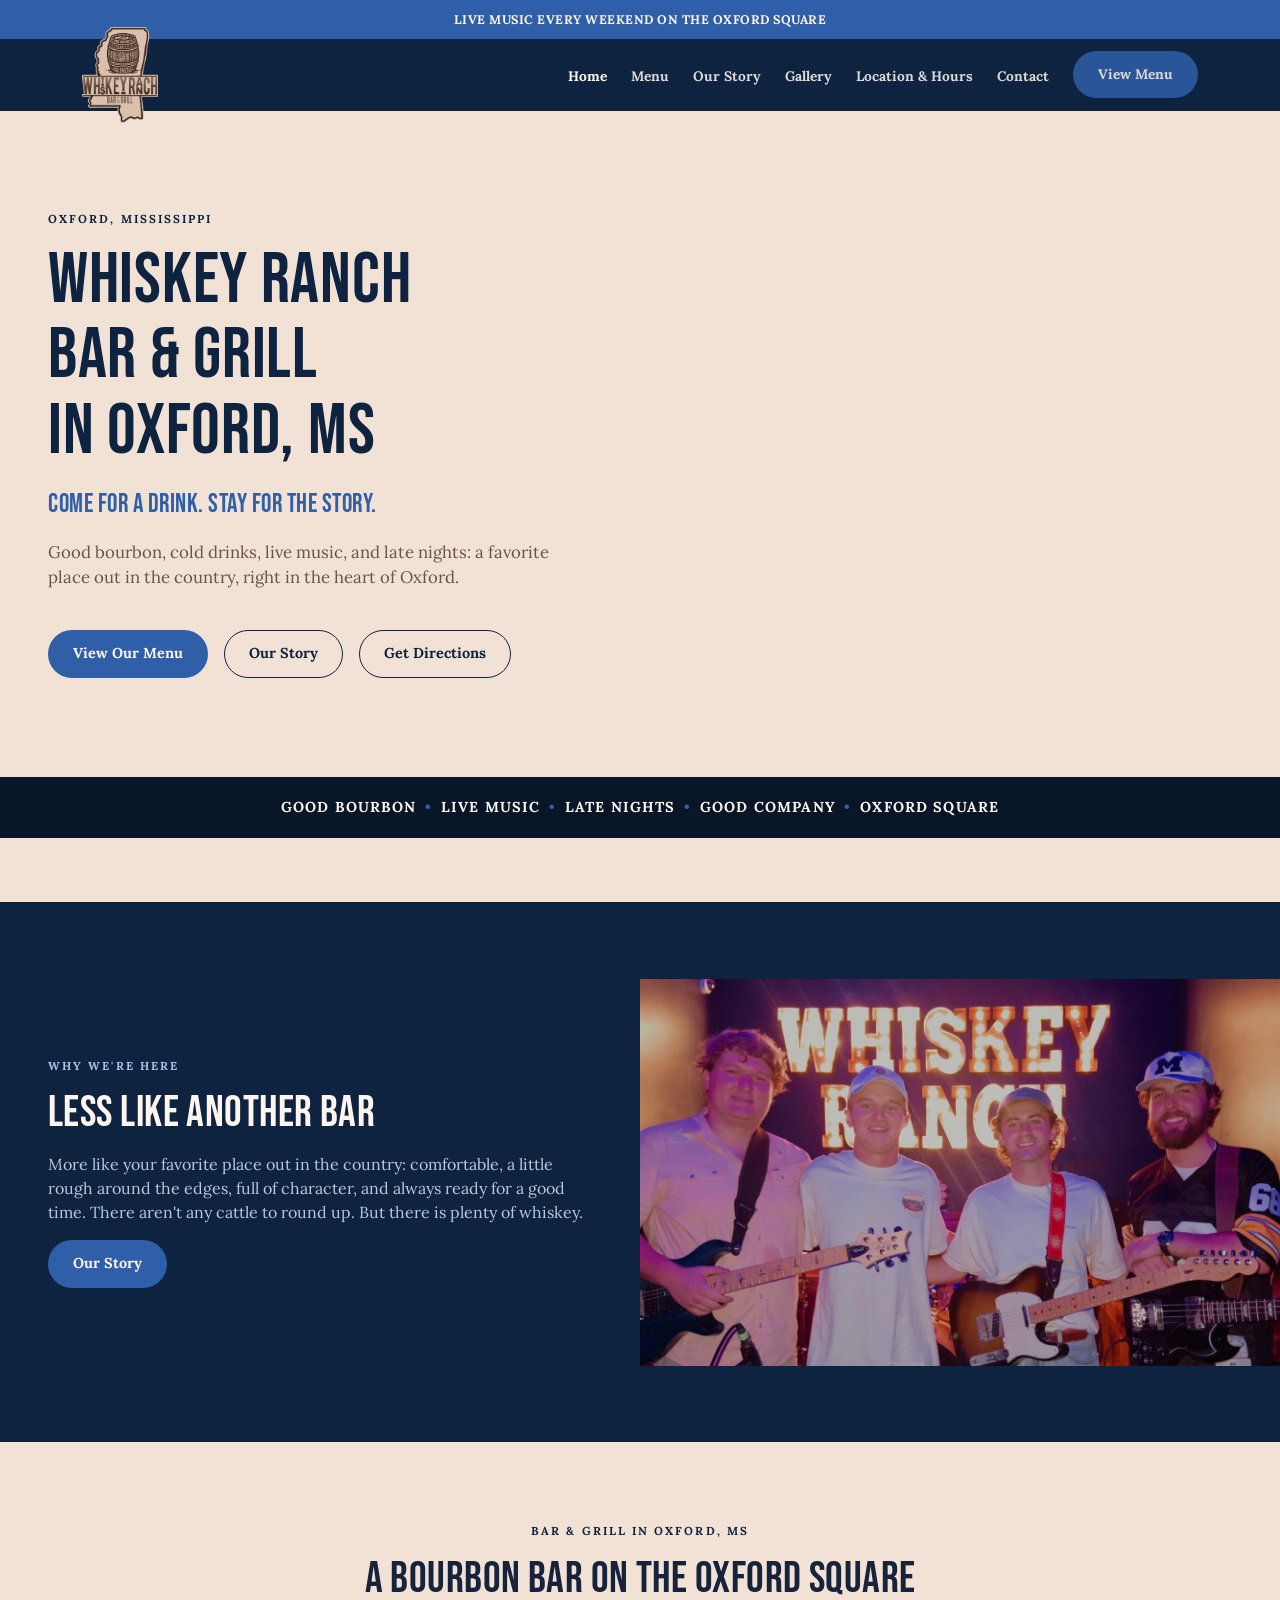
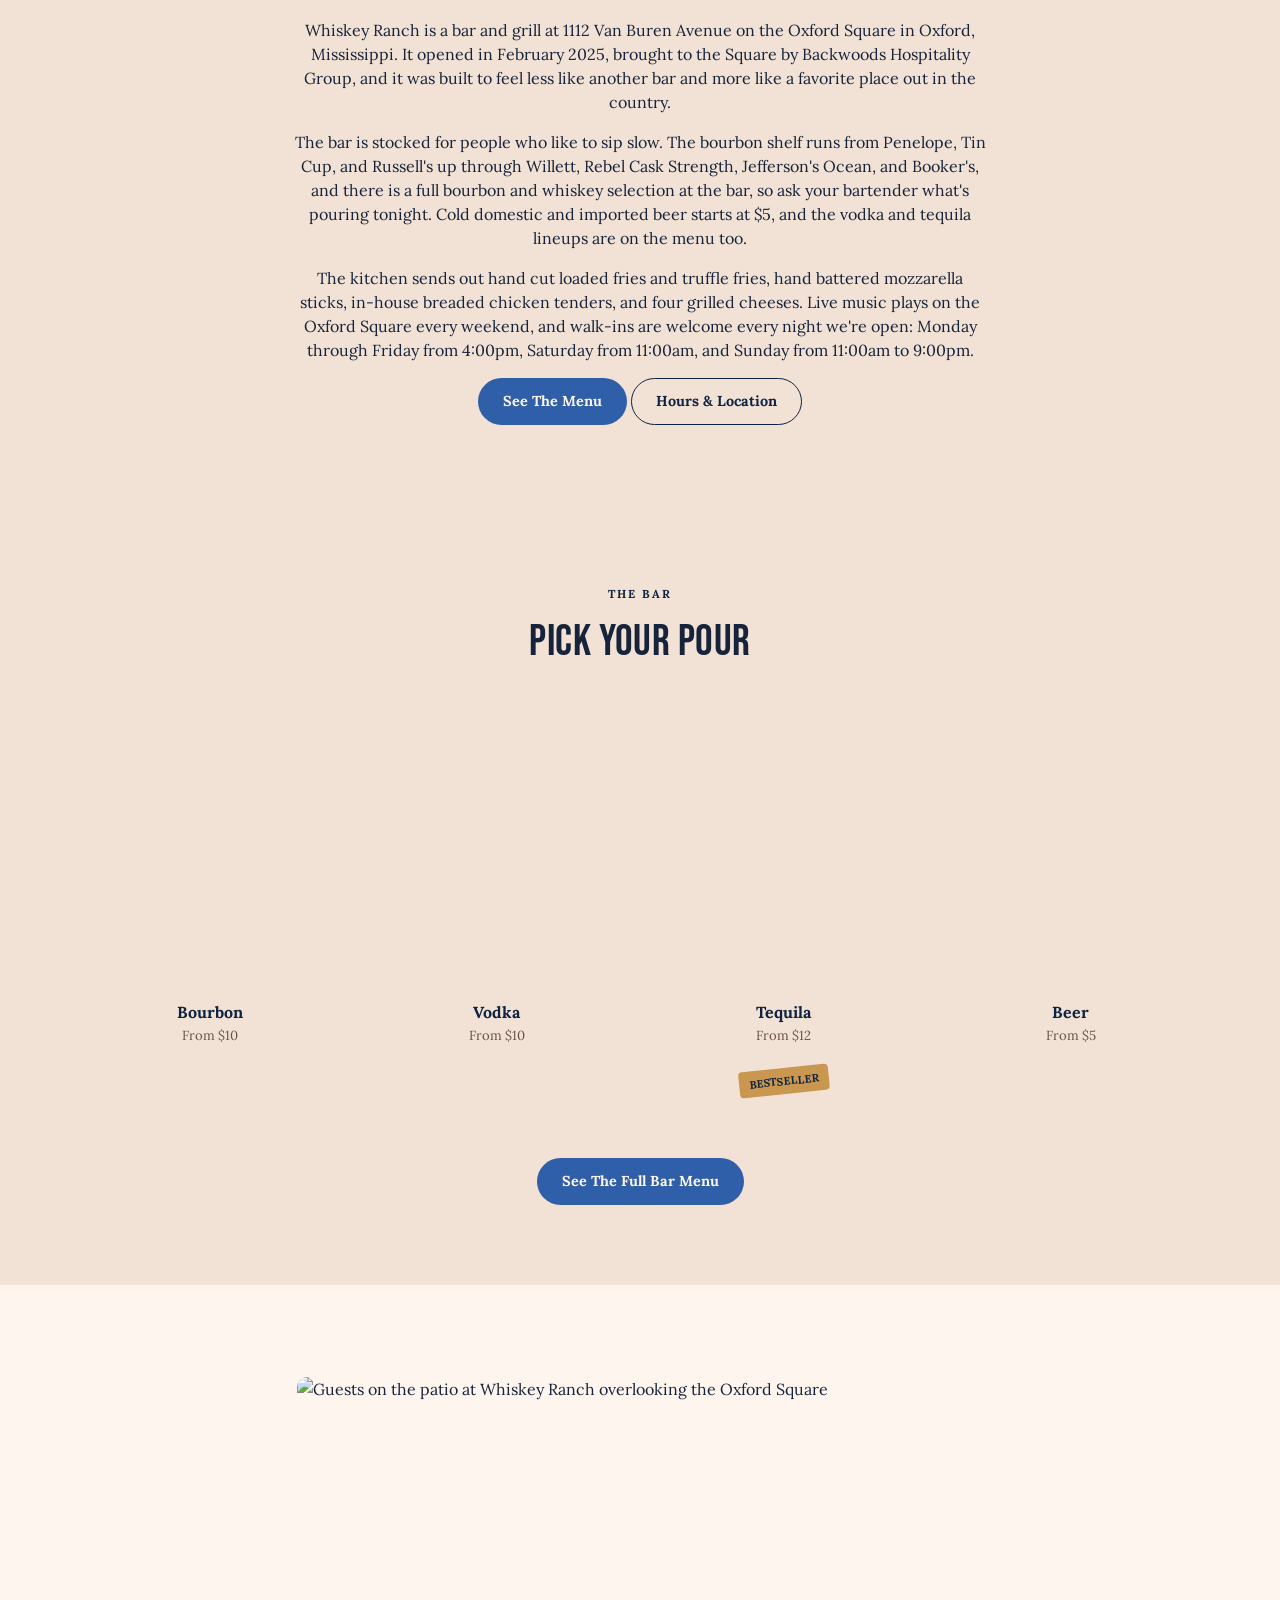
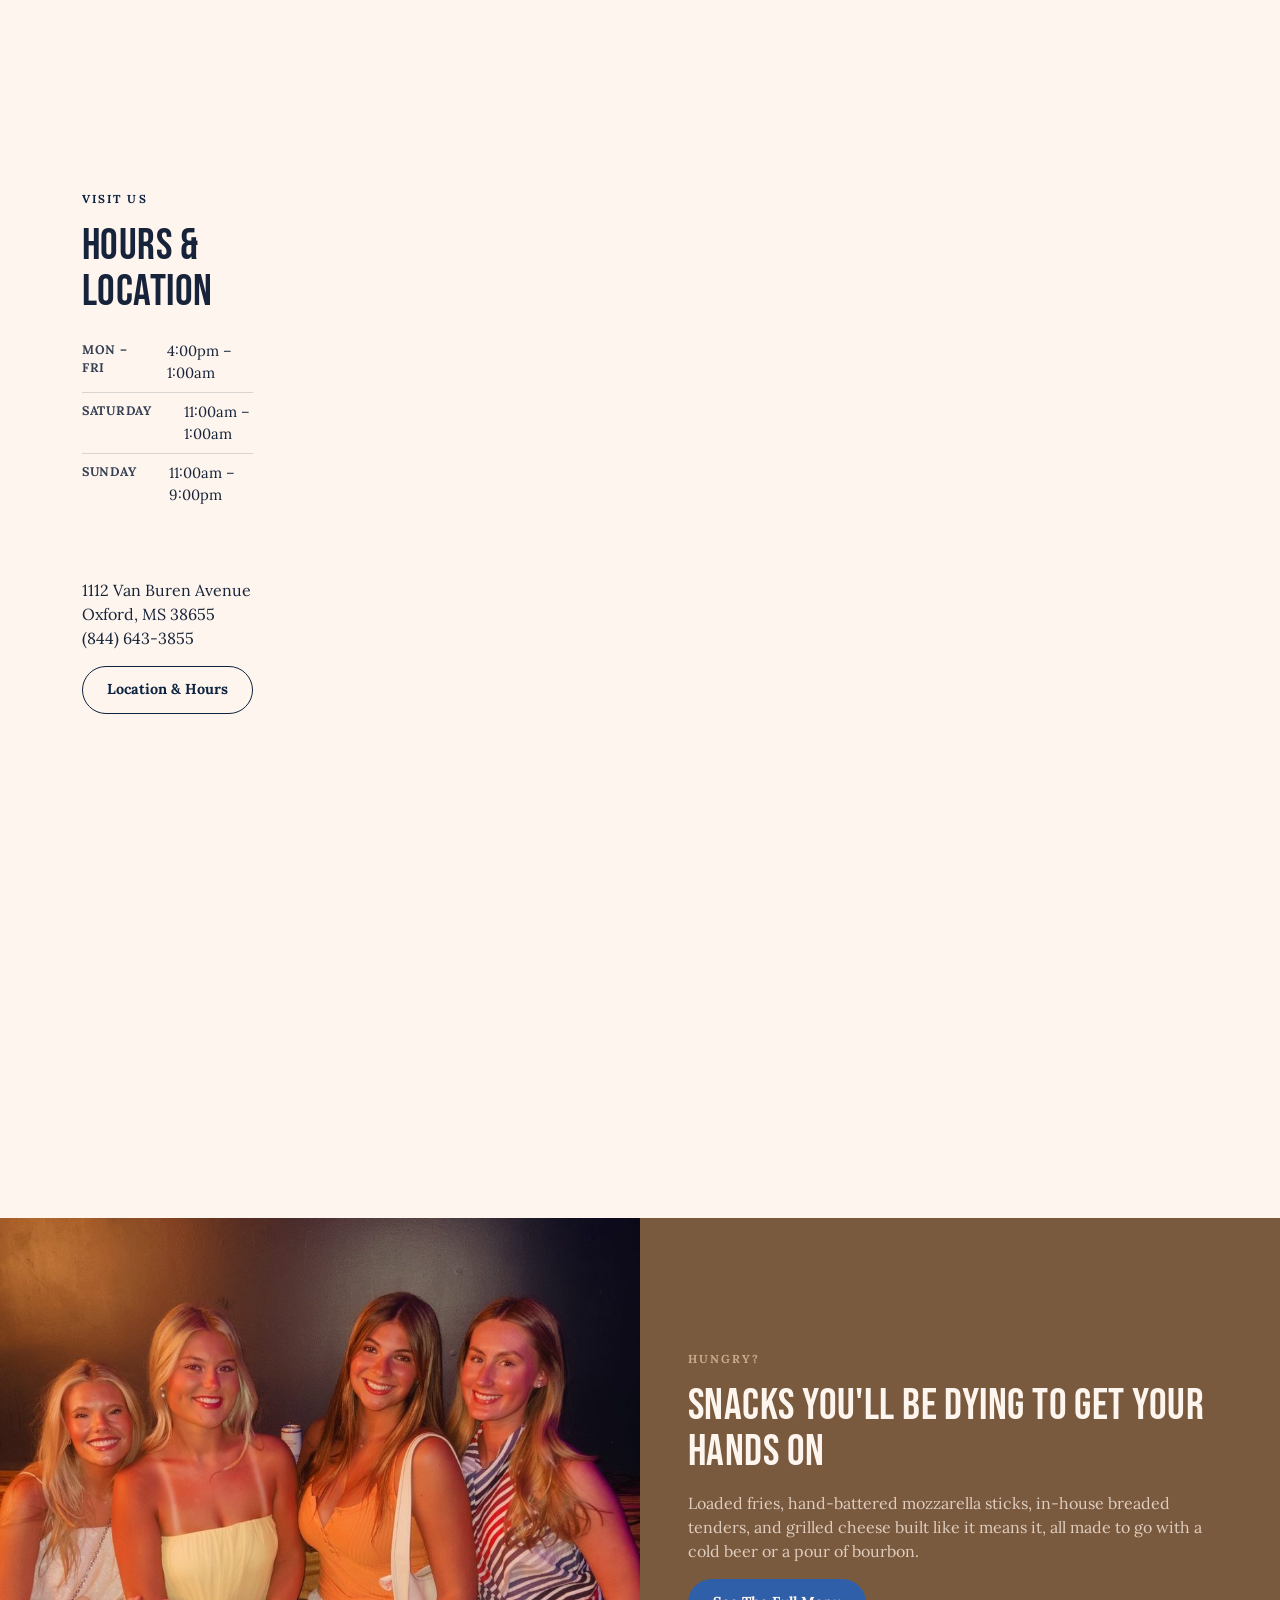
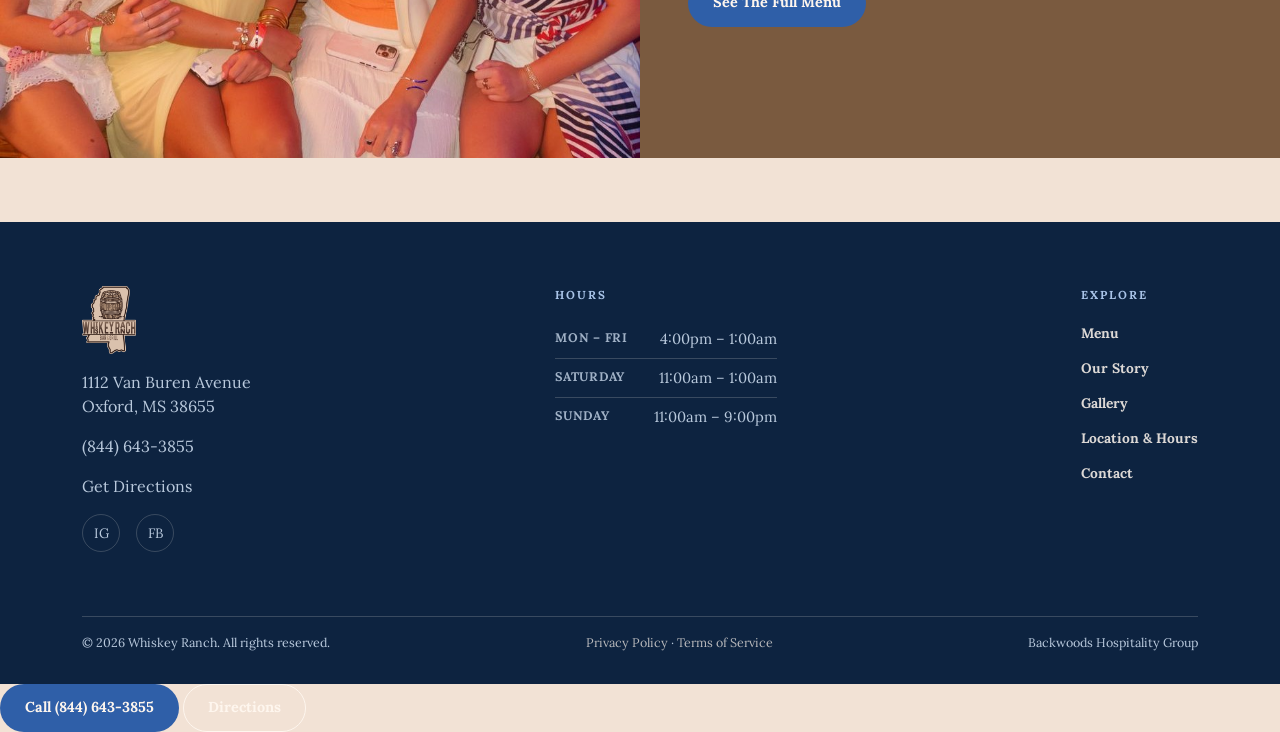
==== commit 43c78241: "Rewrite titles, H1s, schema and copy for Oxford, MS search intent The site was invisible even for it" ====
--- a/index.html
+++ b/index.html
@@ -3,22 +3,27 @@
 <head>
   <meta charset="UTF-8">
   <meta name="viewport" content="width=device-width, initial-scale=1.0">
-  <title>Whiskey Ranch | Bar &amp; Grill in Oxford, MS</title>
-  <meta name="description" content="Whiskey Ranch is a bar &amp; grill on the Oxford Square in Oxford, Mississippi, with bourbon, cold drinks, live music, and late nights. Come for a drink, stay for the story.">
+  <title>Whiskey Ranch | Bar &amp; Grill with Live Music in Oxford, MS</title>
+  <meta name="description" content="Whiskey Ranch is a bar &amp; grill on the Oxford Square in Oxford, MS with bourbon, cold beer, loaded fries, and live music every weekend. Open late.">
   <link rel="canonical" href="https://www.whiskeyranchoxford.com/">
-  <meta property="og:type" content="restaurant">
-  <meta property="og:title" content="Whiskey Ranch | Bar &amp; Grill in Oxford, MS">
-  <meta property="og:description" content="Whiskey Ranch is a bar &amp; grill on the Oxford Square in Oxford, Mississippi, with bourbon, cold drinks, live music, and late nights. Come for a drink, stay for the story.">
+  <meta property="og:type" content="website">
+  <meta property="og:site_name" content="Whiskey Ranch">
+  <meta property="og:title" content="Whiskey Ranch | Bar &amp; Grill with Live Music in Oxford, MS">
+  <meta property="og:description" content="Whiskey Ranch is a bar &amp; grill on the Oxford Square in Oxford, MS with bourbon, cold beer, loaded fries, and live music every weekend. Open late.">
   <meta property="og:url" content="https://www.whiskeyranchoxford.com/">
   <meta property="og:image" content="https://www.whiskeyranchoxford.com/assets/gallery/hero-old-fashioned-splash.jpg">
   <meta name="twitter:card" content="summary_large_image">
-
-  <link rel="icon" href="assets/brand/favicon-32.png" sizes="32x32">
+  <meta name="twitter:title" content="Whiskey Ranch | Bar &amp; Grill with Live Music in Oxford, MS">
+  <meta name="twitter:description" content="Whiskey Ranch is a bar &amp; grill on the Oxford Square in Oxford, MS with bourbon, cold beer, loaded fries, and live music every weekend. Open late.">
+
+  <link rel="icon" href="/favicon.ico" sizes="48x48">
+  <link rel="icon" href="assets/brand/favicon-32.png" sizes="32x32" type="image/png">
   <link rel="apple-touch-icon" href="assets/brand/favicon-180.png">
 
   <link rel="preconnect" href="https://fonts.googleapis.com">
   <link rel="preconnect" href="https://fonts.gstatic.com" crossorigin>
   <link href="https://fonts.googleapis.com/css2?family=Bebas+Neue&family=Lora:ital,wght@0,400;0,600;0,700;1,400&display=swap" rel="stylesheet">
+  <link rel="preload" as="image" href="assets/gallery/thumbs/hero-old-fashioned-splash.webp" type="image/webp" fetchpriority="high">
 
   <link rel="stylesheet" href="assets/css/styles.css">
 
@@ -31,7 +36,16 @@
     "url": "https://www.whiskeyranchoxford.com/",
     "telephone": "+1-844-643-3855",
     "priceRange": "$$",
-    "servesCuisine": ["American", "Bar Food", "Southern"],
+    "servesCuisine": [
+      "American",
+      "Bar Food",
+      "Southern"
+    ],
+    "foundingDate": "2025-02",
+    "parentOrganization": {
+      "@type": "Organization",
+      "name": "Backwoods Hospitality Group"
+    },
     "address": {
       "@type": "PostalAddress",
       "streetAddress": "1112 Van Buren Avenue",
@@ -40,13 +54,59 @@
       "postalCode": "38655",
       "addressCountry": "US"
     },
+    "geo": {
+      "@type": "GeoCoordinates",
+      "latitude": 34.36594,
+      "longitude": -89.51945
+    },
     "openingHoursSpecification": [
-      { "@type": "OpeningHoursSpecification", "dayOfWeek": ["Monday","Tuesday","Wednesday","Thursday","Friday"], "opens": "16:00", "closes": "01:00" },
-      { "@type": "OpeningHoursSpecification", "dayOfWeek": "Saturday", "opens": "11:00", "closes": "01:00" },
-      { "@type": "OpeningHoursSpecification", "dayOfWeek": "Sunday", "opens": "11:00", "closes": "21:00" }
-    ],
-    "sameAs": ["https://www.instagram.com/whiskeyranchoxford", "https://www.facebook.com/p/Whiskey-Ranch-Oxford-61575910010512/"],
-    "image": ["https://www.whiskeyranchoxford.com/assets/gallery/hero-old-fashioned-splash.jpg"]
+      {
+        "@type": "OpeningHoursSpecification",
+        "dayOfWeek": [
+          "Monday",
+          "Tuesday",
+          "Wednesday",
+          "Thursday",
+          "Friday"
+        ],
+        "opens": "16:00",
+        "closes": "01:00"
+      },
+      {
+        "@type": "OpeningHoursSpecification",
+        "dayOfWeek": "Saturday",
+        "opens": "11:00",
+        "closes": "01:00"
+      },
+      {
+        "@type": "OpeningHoursSpecification",
+        "dayOfWeek": "Sunday",
+        "opens": "11:00",
+        "closes": "21:00"
+      }
+    ],
+    "sameAs": [
+      "https://www.instagram.com/whiskeyranchoxford",
+      "https://www.facebook.com/p/Whiskey-Ranch-Oxford-61575910010512/"
+    ],
+    "image": [
+      "https://www.whiskeyranchoxford.com/assets/gallery/hero-old-fashioned-splash.jpg"
+    ],
+    "hasMenu": {
+      "@id": "https://www.whiskeyranchoxford.com/menu#menu"
+    }
+  }
+  </script>
+  <script type="application/ld+json">
+  {
+    "@context": "https://schema.org",
+    "@type": "WebSite",
+    "@id": "https://www.whiskeyranchoxford.com/#website",
+    "url": "https://www.whiskeyranchoxford.com/",
+    "name": "Whiskey Ranch",
+    "publisher": {
+      "@id": "https://www.whiskeyranchoxford.com/#business"
+    }
   }
   </script>
 </head>
@@ -58,7 +118,7 @@
   <header class="site-header">
     <nav class="nav">
       <a href="/" class="nav-logo">
-        <img src="assets/brand/whiskey-ranch-logo-400.png" alt="Whiskey Ranch Bar &amp; Grill">
+        <img src="assets/brand/whiskey-ranch-logo-200.png" alt="Whiskey Ranch Bar &amp; Grill" width="200" height="251">
       </a>
       <button class="nav-toggle" aria-label="Toggle navigation" aria-expanded="false" aria-controls="primary-nav">
         <span></span><span></span><span></span>
@@ -80,14 +140,16 @@
   <section class="hero-ghia">
     <div class="hero-ghia-copy">
       <p class="label label-on-cream">Oxford, Mississippi</p>
-      <h1>Come For A<br>Drink. Stay<br>For The Story.</h1>
+      <h1>Whiskey Ranch<br>Bar &amp; Grill<br>in Oxford, MS</h1>
+      <p style="font-family:var(--font-display);font-size:1.6rem;letter-spacing:0.02em;text-transform:uppercase;color:var(--color-coral);margin-bottom:var(--space-16);">Come for a drink. Stay for the story.</p>
       <p style="max-width:34em;font-size:1.05rem;color:var(--color-muted-on-cream);">Good bourbon, cold drinks, live music, and late nights: a favorite place out in the country, right in the heart of Oxford.</p>
       <div class="hero-actions">
         <a href="menu" class="btn btn-coral">View Our Menu</a>
         <a href="about" class="btn btn-outline-cream">Our Story</a>
-      </div>
-    </div>
-    <div class="hero-ghia-photo" style="background-image:url('assets/gallery/hero-old-fashioned-splash.jpg'); background-position: center 70%;"></div>
+        <a href="https://maps.google.com/?q=Whiskey+Ranch+1112+Van+Buren+Ave+Oxford+MS+38655" class="btn btn-outline-cream" target="_blank" rel="noopener">Get Directions</a>
+      </div>
+    </div>
+    <div class="hero-ghia-photo" role="img" aria-label="An old fashioned cocktail splashing at the Whiskey Ranch bar in Oxford, MS" style="background-image:url('assets/gallery/hero-old-fashioned-splash.jpg'); background-image:image-set(url('assets/gallery/thumbs/hero-old-fashioned-splash.webp') type('image/webp'), url('assets/gallery/hero-old-fashioned-splash.jpg') type('image/jpeg')); background-position: center 70%;"></div>
   </section>
 
   <div class="marquee-bar">
@@ -105,28 +167,40 @@
   </section>
 
   <section class="section section-cream">
+    <div class="container narrow text-center reveal">
+      <p class="label label-on-cream">Bar &amp; Grill In Oxford, MS</p>
+      <h2>A Bourbon Bar On The Oxford Square</h2>
+      <p>Whiskey Ranch is a bar and grill at 1112 Van Buren Avenue on the Oxford Square in Oxford, Mississippi. It opened in February 2025, brought to the Square by Backwoods Hospitality Group, and it was built to feel less like another bar and more like a favorite place out in the country.</p>
+      <p>The bar is stocked for people who like to sip slow. The bourbon shelf runs from Penelope, Tin Cup, and Russell's up through Willett, Rebel Cask Strength, Jefferson's Ocean, and Booker's, and there is a full bourbon and whiskey selection at the bar, so ask your bartender what's pouring tonight. Cold domestic and imported beer starts at $5, and the vodka and tequila lineups are on the menu too.</p>
+      <p>The kitchen sends out hand cut loaded fries and truffle fries, hand battered mozzarella sticks, in-house breaded chicken tenders, and four grilled cheeses. Live music plays on the Oxford Square every weekend, and walk-ins are welcome every night we're open: Monday through Friday from 4:00pm, Saturday from 11:00am, and Sunday from 11:00am to 9:00pm.</p>
+      <a href="menu" class="btn btn-coral">See The Menu</a>
+      <a href="location" class="btn btn-outline-cream">Hours &amp; Location</a>
+    </div>
+  </section>
+
+  <section class="section section-cream">
     <div class="container reveal">
       <p class="label label-on-cream text-center" style="display:block;">The Bar</p>
       <h2 class="text-center">Pick Your Pour</h2>
       <div class="circle-card-grid mt-lg">
         <div class="circle-card">
-          <div class="circle-card-photo" style="background-image:url('assets/gallery/cocktail-old-fashioned-close.jpg');"></div>
+          <div class="circle-card-photo" style="background-image:url('assets/gallery/thumbs/cocktail-old-fashioned-close.webp');"></div>
           <p class="circle-card-name">Bourbon</p>
           <p class="circle-card-sub">From $10</p>
         </div>
         <div class="circle-card">
-          <div class="circle-card-photo" style="background-image:url('assets/gallery/bar-pour-martini.jpg'); background-position: center 30%;"></div>
+          <div class="circle-card-photo" style="background-image:url('assets/gallery/thumbs/bar-pour-martini.webp'); background-position: center 30%;"></div>
           <p class="circle-card-name">Vodka</p>
           <p class="circle-card-sub">From $10</p>
         </div>
         <div class="circle-card">
-          <div class="circle-card-photo" style="background-image:url('assets/gallery/bar-pour-bartender.jpg'); background-position: center 30%;"></div>
+          <div class="circle-card-photo" style="background-image:url('assets/gallery/thumbs/bar-pour-bartender.webp'); background-position: center 30%;"></div>
           <p class="circle-card-name">Tequila</p>
           <p class="circle-card-sub">From $12</p>
           <span class="sticker-tag" style="position:static;display:inline-block;margin-top:6px;transform:rotate(-6deg);">Bestseller</span>
         </div>
         <div class="circle-card">
-          <div class="circle-card-photo" style="background-image:url('assets/gallery/hero-old-fashioned-splash.jpg'); background-position: center 25%;"></div>
+          <div class="circle-card-photo" style="background-image:url('assets/gallery/thumbs/hero-old-fashioned-splash.webp'); background-position: center 25%;"></div>
           <p class="circle-card-name">Beer</p>
           <p class="circle-card-sub">From $5</p>
         </div>
@@ -152,7 +226,7 @@
           <a href="location" class="btn btn-outline-cream">Location &amp; Hours</a>
         </div>
         <div class="reveal reveal-2 framed-photo">
-          <img src="assets/gallery/patio-oxford-square.jpg" alt="Guests on the patio at Whiskey Ranch overlooking the Oxford Square">
+          <img src="assets/gallery/thumbs/patio-oxford-square.webp" width="900" height="1349" loading="lazy" decoding="async" alt="Guests on the patio at Whiskey Ranch overlooking the Oxford Square">
         </div>
       </div>
     </div>
@@ -175,10 +249,11 @@
       <div class="footer-grid">
         <div>
           <a href="/" class="footer-logo">
-            <img src="assets/brand/whiskey-ranch-logo-200.png" alt="Whiskey Ranch Bar &amp; Grill">
+            <img src="assets/brand/whiskey-ranch-logo-200.png" alt="Whiskey Ranch Bar &amp; Grill" width="200" height="251" loading="lazy" decoding="async">
           </a>
           <p>1112 Van Buren Avenue<br>Oxford, MS 38655</p>
           <p><a href="tel:+18446433855">(844) 643-3855</a></p>
+          <p><a href="https://maps.google.com/?q=Whiskey+Ranch+1112+Van+Buren+Ave+Oxford+MS+38655" target="_blank" rel="noopener">Get Directions</a></p>
           <div class="footer-social">
             <a href="https://www.instagram.com/whiskeyranchoxford" aria-label="Whiskey Ranch on Instagram" target="_blank" rel="noopener">IG</a>
             <a href="https://www.facebook.com/p/Whiskey-Ranch-Oxford-61575910010512/" aria-label="Whiskey Ranch on Facebook" target="_blank" rel="noopener">FB</a>
@@ -198,6 +273,7 @@
             <li><a href="menu">Menu</a></li>
             <li><a href="about">Our Story</a></li>
             <li><a href="gallery">Gallery</a></li>
+            <li><a href="location">Location &amp; Hours</a></li>
             <li><a href="contact">Contact</a></li>
           </ul>
         </div>
@@ -210,6 +286,11 @@
     </div>
   </footer>
 
+  <div class="mobile-cta">
+    <a href="tel:+18446433855" class="btn btn-coral">Call (844) 643-3855</a>
+    <a href="https://maps.google.com/?q=Whiskey+Ranch+1112+Van+Buren+Ave+Oxford+MS+38655" class="btn btn-outline-dark" target="_blank" rel="noopener">Directions</a>
+  </div>
+
   <script src="assets/js/main.js"></script>
 </body>
 </html>
--- a/assets/css/styles.css
+++ b/assets/css/styles.css
@@ -1,31 +1,34 @@
 /* ==========================================================================
    Whiskey Ranch — Design System
-   Built on the "Ghia" style reference (Mediterranean aperitivo label):
-   warm cream canvases, deep burgundy statement sections, coral pill CTAs.
-   Adapted with Whiskey Ranch's own photography and copy.
+   Layout patterns (announcement bar, hero, marquee, story-split, circle
+   cards) came from studying the "Ghia" reference site, but the palette is
+   the client's own: navy and blue (their stated preference), plus the
+   logo's own tan/brown as a secondary accent. Token NAMES below still say
+   "burgundy"/"coral"/etc. from that reference pass — only the VALUES are
+   Whiskey Ranch's; renaming is cosmetic and can wait.
    ========================================================================== */
 
 :root {
   /* Colors */
-  --color-burgundy: #651c32;
-  --color-burgundy-deep: #4a1424;
-  --color-coral: #ef6079;
-  --color-coral-deep: #d94863;
+  --color-burgundy: #0d2340;
+  --color-burgundy-deep: #081627;
+  --color-coral: #2f5fa8;
+  --color-coral-deep: #234a86;
   --color-cream: #f2e2d5;
   --color-bone: #fef6ee;
   --color-smoke: #e5e7eb;
   --color-charcoal: #000000;
-  --color-olive: #3e4938;
-  --color-dusty-rose: #dfcac8;
-  --color-riviera-blue: #abd2eb;
-  --color-limoncello: #f0e87b;
-  --color-sage: #b6cfd0;
-
-  --color-text-on-cream: #3a1420;
+  --color-olive: #7a5a3f;
+  --color-dusty-rose: #a9c4e8;
+  --color-riviera-blue: #7fa8e3;
+  --color-limoncello: #c9974f;
+  --color-sage: #c9ab8a;
+
+  --color-text-on-cream: #16233a;
   --color-muted-on-cream: #6b5248;
-  --color-muted-on-dark: #e3c9bf;
+  --color-muted-on-dark: #b9c9dc;
   --color-border-on-dark: rgba(254, 246, 238, 0.18);
-  --color-border-on-cream: rgba(101, 28, 50, 0.16);
+  --color-border-on-cream: rgba(13, 35, 64, 0.16);
 
   /* Type */
   --font-display: 'Bebas Neue', 'Oswald', sans-serif;
@@ -334,9 +337,12 @@
   min-height: 340px;
 }
 @media (max-width: 900px) {
+  /* Headline + CTA first, not the photo: on mobile, making someone scroll
+     past a full-screen image before they see what the place is (or the
+     View Menu button) costs attention we don't get back. */
   .hero-ghia { grid-template-columns: 1fr; }
-  .hero-ghia-copy { padding: var(--space-48) var(--space-24); order: 2; }
-  .hero-ghia-photo { order: 1; min-height: 320px; }
+  .hero-ghia-copy { padding: var(--space-48) var(--space-24); order: 1; }
+  .hero-ghia-photo { order: 2; min-height: 320px; }
 }
 
 .hero-actions {
@@ -550,7 +556,7 @@
   position: absolute;
   inset: 0;
   z-index: 1;
-  background: linear-gradient(180deg, rgba(74,20,36,0.15) 0%, rgba(74,20,36,0.85) 100%);
+  background: linear-gradient(180deg, rgba(8,22,39,0.15) 0%, rgba(8,22,39,0.85) 100%);
 }
 .page-banner h1 { color: var(--color-bone); font-size: clamp(2.5rem, 5.5vw, 3.75rem); }
 .page-banner-content {
@@ -821,7 +827,7 @@
    made text invisible in the dark liquor-menu section, where item names are
    hardcoded to that same cream color. A tint over whatever's already there
    can never fully match the text color, light or dark section alike. */
-.menu-item:hover { background: rgba(101, 28, 50, 0.06); }
+.menu-item:hover { background: rgba(13, 35, 64, 0.06); }
 .section-dark .menu-item:hover { background: rgba(254, 246, 238, 0.08); }
 
 /* ==========================================================================
